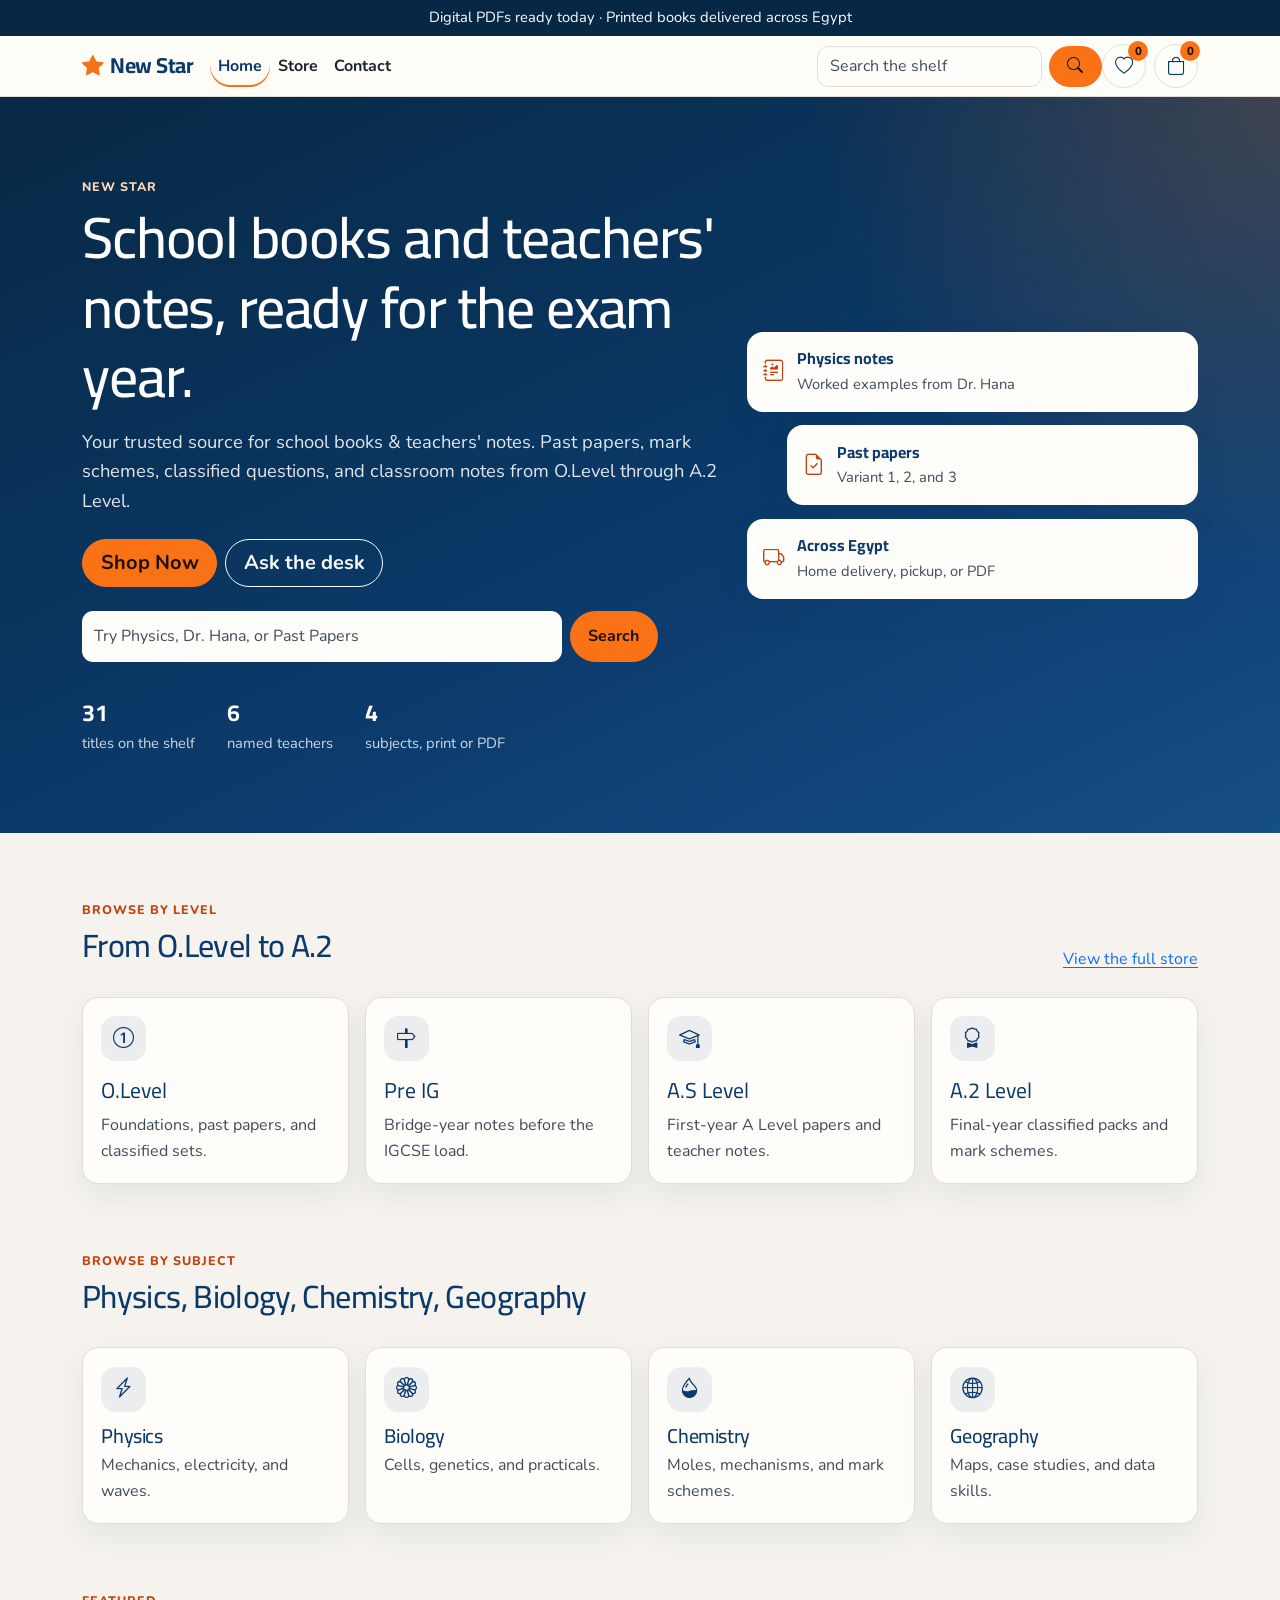
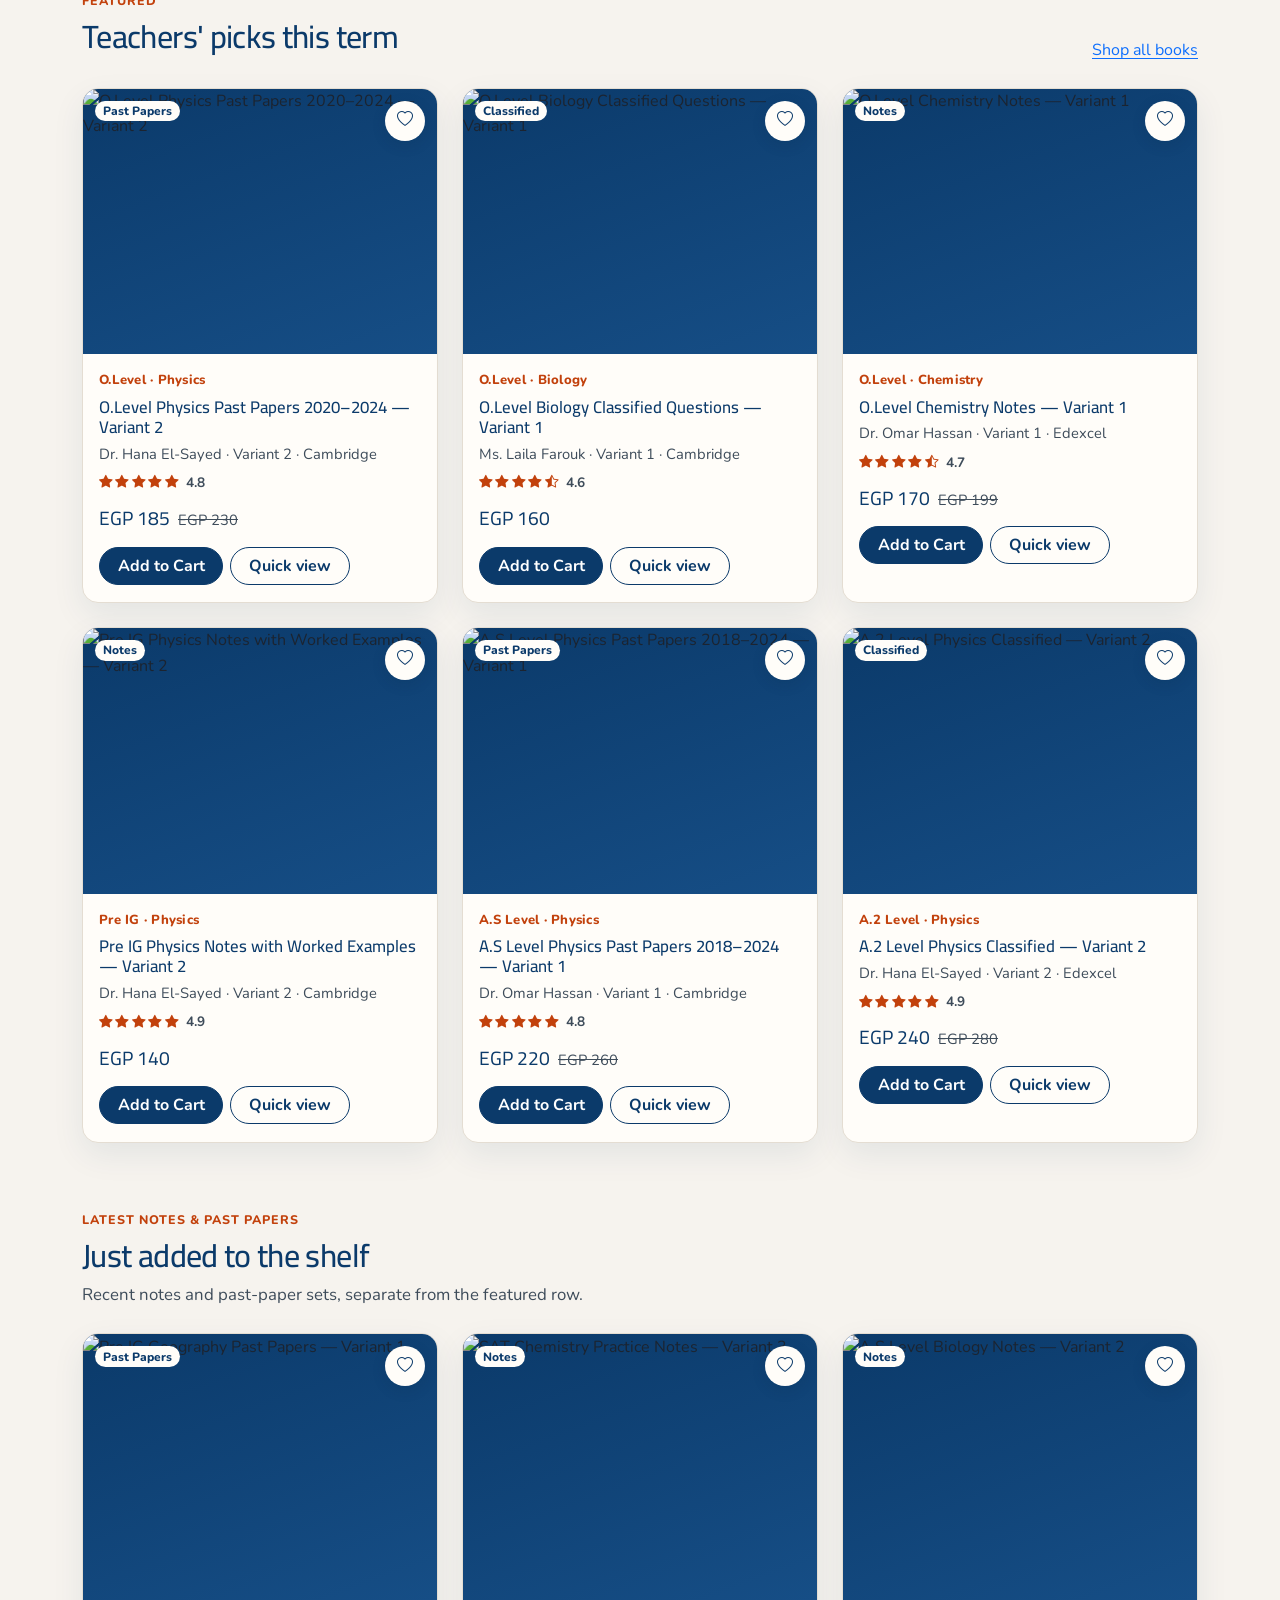
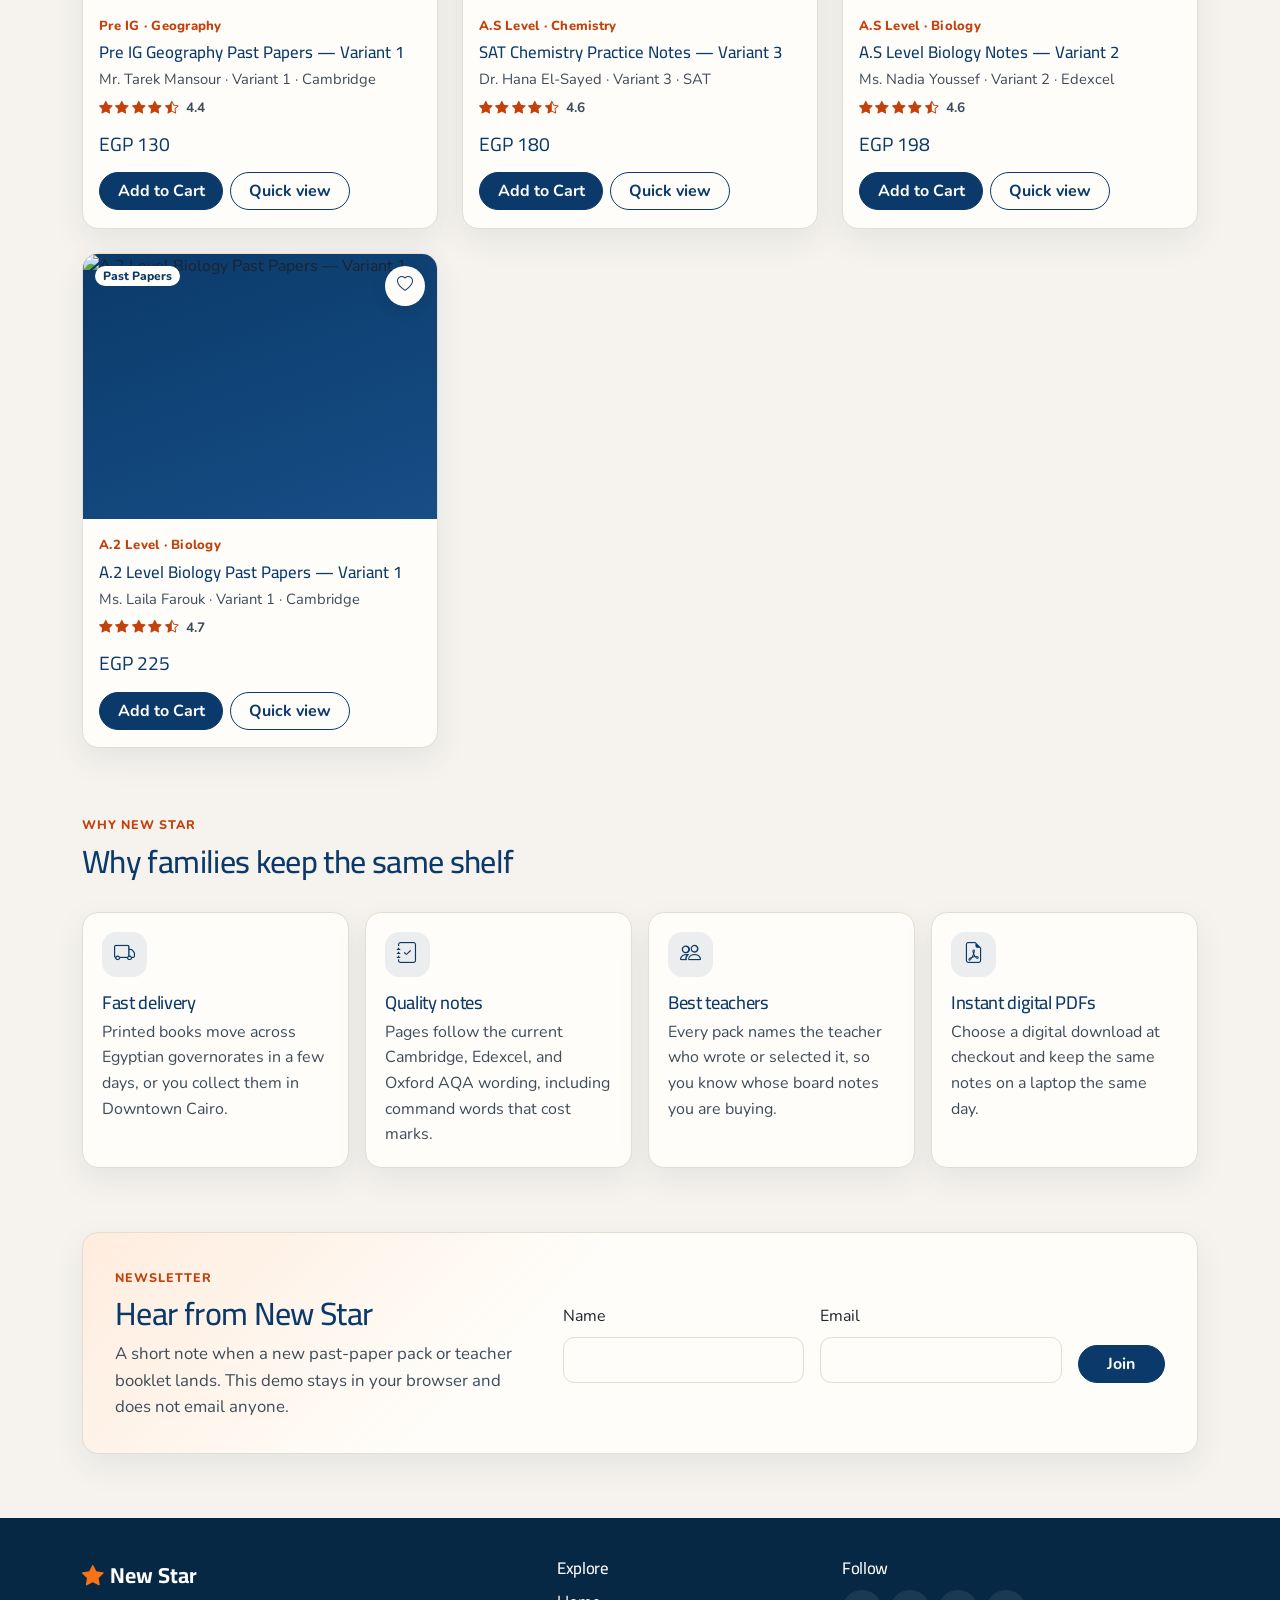
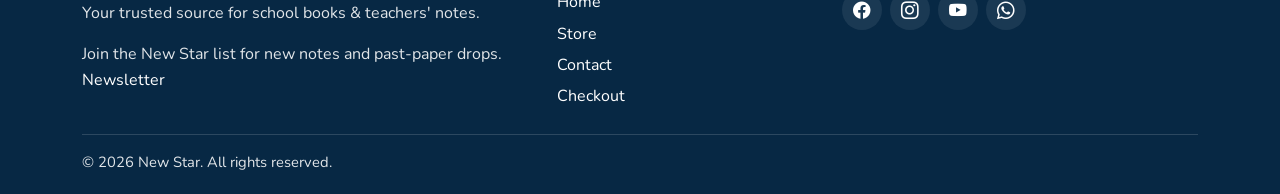
==== index.html @ af03dc07 "Add the New Star school-books storefront. Static multi-page site for browsing teachers' notes, savin" ====
<!DOCTYPE html>
<html lang="en" dir="ltr">
<head>
  <meta charset="utf-8">
  <meta name="viewport" content="width=device-width, initial-scale=1">
  <meta name="description" content="New Star is your trusted source for school books and teachers' notes — past papers, mark schemes, and classified questions in Egypt.">
  <meta name="theme-color" content="#0B3A6A">
  <title>New Star | Home</title>
  <link rel="icon" href="favicon.svg" type="image/svg+xml">
  <link rel="preconnect" href="https://fonts.googleapis.com">
  <link rel="preconnect" href="https://fonts.gstatic.com" crossorigin>
  <link href="https://fonts.googleapis.com/css2?family=Cairo:wght@600;700&family=Nunito:wght@400;600;700&display=swap" rel="stylesheet">
  <link href="https://cdn.jsdelivr.net/npm/bootstrap@5.3.3/dist/css/bootstrap.min.css" rel="stylesheet">
  <link href="https://cdn.jsdelivr.net/npm/bootstrap-icons@1.11.3/font/bootstrap-icons.min.css" rel="stylesheet">
  <link href="css/style.css" rel="stylesheet">
</head>
<body>
  <div class="page-shell">
    <a class="skip-link" href="#main">Skip to content</a>
    <header class="site-header">
      <div class="announce-bar">
        <div class="container">
          <p>Digital PDFs ready today · Printed books delivered across Egypt</p>
        </div>
      </div>
      <nav class="navbar navbar-expand-lg sticky-top" aria-label="Primary">
        <div class="container">
          <a class="navbar-brand" href="index.html">
            <i class="bi bi-star-fill brand-star" aria-hidden="true"></i>
            <span>New Star</span>
          </a>
          <div class="nav-actions d-flex align-items-center gap-2 ms-auto ms-lg-0 order-lg-last">
            <button type="button" class="icon-btn" data-bs-toggle="offcanvas" data-bs-target="#wishlistOffcanvas" aria-controls="wishlistOffcanvas" aria-label="Open wishlist">
              <i class="bi bi-heart" aria-hidden="true"></i>
              <span class="count-badge" id="wishlist-count">0</span>
            </button>
            <a class="icon-btn" href="checkout.html" aria-label="Open cart">
              <i class="bi bi-bag" aria-hidden="true"></i>
              <span class="count-badge" id="cart-count">0</span>
            </a>
            <button class="navbar-toggler" type="button" data-bs-toggle="collapse" data-bs-target="#mainNav" aria-controls="mainNav" aria-expanded="false" aria-label="Toggle navigation">
              <span class="navbar-toggler-icon"></span>
            </button>
          </div>
          <div class="collapse navbar-collapse" id="mainNav">
            <ul class="navbar-nav me-auto mb-2 mb-lg-0">
              <li class="nav-item"><a class="nav-link active" aria-current="page" href="index.html">Home</a></li>
              <li class="nav-item"><a class="nav-link" href="store.html">Store</a></li>
              <li class="nav-item"><a class="nav-link" href="contact.html">Contact</a></li>
            </ul>
            <form class="nav-search d-flex" action="search.html" method="get" role="search">
              <label class="visually-hidden" for="nav-q">Search the catalog</label>
              <input class="form-control" id="nav-q" type="search" name="q" placeholder="Search the shelf" autocomplete="off">
              <button class="btn btn-accent" type="submit" aria-label="Search"><i class="bi bi-search" aria-hidden="true"></i></button>
            </form>
          </div>
        </div>
      </nav>
    </header>

    <main id="main">
      <section class="hero">
        <div class="container">
          <div class="row g-4 align-items-center">
            <div class="col-lg-7">
              <p class="kicker">New Star</p>
              <h1 class="display-title">School books and teachers' notes, ready for the exam year.</h1>
              <p class="lede">Your trusted source for school books &amp; teachers' notes. Past papers, mark schemes, classified questions, and classroom notes from O.Level through A.2 Level.</p>
              <div class="d-flex flex-wrap gap-2 mt-4">
                <a class="btn btn-accent btn-lg" href="store.html">Shop Now</a>
                <a class="btn btn-outline-light btn-lg" href="contact.html">Ask the desk</a>
              </div>
              <form class="hero-search" action="search.html" method="get" role="search">
                <label class="visually-hidden" for="hero-q">Search books and notes</label>
                <input class="form-control" id="hero-q" type="search" name="q" placeholder="Try Physics, Dr. Hana, or Past Papers" autocomplete="off">
                <button class="btn btn-accent" type="submit">Search</button>
              </form>
              <div class="stat-row">
                <div><strong id="stat-titles">31</strong><span>titles on the shelf</span></div>
                <div><strong id="stat-teachers">6</strong><span>named teachers</span></div>
                <div><strong>4</strong><span>subjects, print or PDF</span></div>
              </div>
            </div>
            <div class="col-lg-5">
              <div class="hero-panel" aria-hidden="true">
                <div class="hero-sheet">
                  <i class="bi bi-journal-richtext"></i>
                  <div><strong>Physics notes</strong><span>Worked examples from Dr. Hana</span></div>
                </div>
                <div class="hero-sheet hero-sheet-shift">
                  <i class="bi bi-file-earmark-check"></i>
                  <div><strong>Past papers</strong><span>Variant 1, 2, and 3</span></div>
                </div>
                <div class="hero-sheet">
                  <i class="bi bi-truck"></i>
                  <div><strong>Across Egypt</strong><span>Home delivery, pickup, or PDF</span></div>
                </div>
              </div>
            </div>
          </div>
        </div>
      </section>

      <section class="section" aria-labelledby="levels-heading">
        <div class="container">
          <div class="section-head">
            <div>
              <p class="kicker">Browse by level</p>
              <h2 id="levels-heading">From O.Level to A.2</h2>
            </div>
            <a href="store.html">View the full store</a>
          </div>
          <div class="row g-3">
            <div class="col-6 col-lg-3">
              <a class="browse-card" href="store.html?level=O.Level">
                <span class="icon-blob"><i class="bi bi-1-circle" aria-hidden="true"></i></span>
                <span class="level-mark">O.Level</span>
                <p>Foundations, past papers, and classified sets.</p>
              </a>
            </div>
            <div class="col-6 col-lg-3">
              <a class="browse-card" href="store.html?level=Pre%20IG">
                <span class="icon-blob"><i class="bi bi-signpost" aria-hidden="true"></i></span>
                <span class="level-mark">Pre IG</span>
                <p>Bridge-year notes before the IGCSE load.</p>
              </a>
            </div>
            <div class="col-6 col-lg-3">
              <a class="browse-card" href="store.html?level=A.S%20Level">
                <span class="icon-blob"><i class="bi bi-mortarboard" aria-hidden="true"></i></span>
                <span class="level-mark">A.S Level</span>
                <p>First-year A Level papers and teacher notes.</p>
              </a>
            </div>
            <div class="col-6 col-lg-3">
              <a class="browse-card" href="store.html?level=A.2%20Level">
                <span class="icon-blob"><i class="bi bi-award" aria-hidden="true"></i></span>
                <span class="level-mark">A.2 Level</span>
                <p>Final-year classified packs and mark schemes.</p>
              </a>
            </div>
          </div>
        </div>
      </section>

      <section class="section pt-0" aria-labelledby="subjects-heading">
        <div class="container">
          <div class="section-head">
            <div>
              <p class="kicker">Browse by subject</p>
              <h2 id="subjects-heading">Physics, Biology, Chemistry, Geography</h2>
            </div>
          </div>
          <div class="row g-3">
            <div class="col-6 col-lg-3">
              <a class="subject-card" href="store.html?subject=Physics">
                <span class="icon-blob"><i class="bi bi-lightning-charge" aria-hidden="true"></i></span>
                <h3 class="h5 mb-0">Physics</h3>
                <p>Mechanics, electricity, and waves.</p>
              </a>
            </div>
            <div class="col-6 col-lg-3">
              <a class="subject-card" href="store.html?subject=Biology">
                <span class="icon-blob"><i class="bi bi-flower1" aria-hidden="true"></i></span>
                <h3 class="h5 mb-0">Biology</h3>
                <p>Cells, genetics, and practicals.</p>
              </a>
            </div>
            <div class="col-6 col-lg-3">
              <a class="subject-card" href="store.html?subject=Chemistry">
                <span class="icon-blob"><i class="bi bi-droplet-half" aria-hidden="true"></i></span>
                <h3 class="h5 mb-0">Chemistry</h3>
                <p>Moles, mechanisms, and mark schemes.</p>
              </a>
            </div>
            <div class="col-6 col-lg-3">
              <a class="subject-card" href="store.html?subject=Geography">
                <span class="icon-blob"><i class="bi bi-globe2" aria-hidden="true"></i></span>
                <h3 class="h5 mb-0">Geography</h3>
                <p>Maps, case studies, and data skills.</p>
              </a>
            </div>
          </div>
        </div>
      </section>

      <section class="section pt-0" aria-labelledby="featured-heading">
        <div class="container">
          <div class="section-head">
            <div>
              <p class="kicker">Featured</p>
              <h2 id="featured-heading">Teachers' picks this term</h2>
            </div>
            <a href="store.html">Shop all books</a>
          </div>
          <div class="row g-4" id="featured-grid"></div>
        </div>
      </section>

      <section class="section pt-0" aria-labelledby="latest-heading">
        <div class="container">
          <div class="section-head">
            <div>
              <p class="kicker">Latest notes &amp; past papers</p>
              <h2 id="latest-heading">Just added to the shelf</h2>
              <p class="lede">Recent notes and past-paper sets, separate from the featured row.</p>
            </div>
          </div>
          <div class="row g-4" id="latest-grid"></div>
        </div>
      </section>

      <section class="section pt-0" aria-labelledby="why-heading">
        <div class="container">
          <div class="section-head">
            <div>
              <p class="kicker">Why New Star</p>
              <h2 id="why-heading">Why families keep the same shelf</h2>
            </div>
          </div>
          <div class="row g-3">
            <div class="col-12 col-md-6 col-lg-3">
              <article class="why-card">
                <span class="icon-blob"><i class="bi bi-truck" aria-hidden="true"></i></span>
                <h3>Fast delivery</h3>
                <p>Printed books move across Egyptian governorates in a few days, or you collect them in Downtown Cairo.</p>
              </article>
            </div>
            <div class="col-12 col-md-6 col-lg-3">
              <article class="why-card">
                <span class="icon-blob"><i class="bi bi-journal-check" aria-hidden="true"></i></span>
                <h3>Quality notes</h3>
                <p>Pages follow the current Cambridge, Edexcel, and Oxford AQA wording, including command words that cost marks.</p>
              </article>
            </div>
            <div class="col-12 col-md-6 col-lg-3">
              <article class="why-card">
                <span class="icon-blob"><i class="bi bi-people" aria-hidden="true"></i></span>
                <h3>Best teachers</h3>
                <p>Every pack names the teacher who wrote or selected it, so you know whose board notes you are buying.</p>
              </article>
            </div>
            <div class="col-12 col-md-6 col-lg-3">
              <article class="why-card">
                <span class="icon-blob"><i class="bi bi-file-earmark-pdf" aria-hidden="true"></i></span>
                <h3>Instant digital PDFs</h3>
                <p>Choose a digital download at checkout and keep the same notes on a laptop the same day.</p>
              </article>
            </div>
          </div>
        </div>
      </section>

      <section class="newsletter-band" id="newsletter" aria-labelledby="news-heading">
        <div class="container">
          <div class="newsletter-card">
            <div class="row g-4 align-items-center">
              <div class="col-lg-5">
                <p class="kicker">Newsletter</p>
                <h2 id="news-heading">Hear from New Star</h2>
                <p class="lede">A short note when a new past-paper pack or teacher booklet lands. This demo stays in your browser and does not email anyone.</p>
              </div>
              <div class="col-lg-7">
                <form id="newsletter-form" novalidate>
                  <div class="row g-3">
                    <div class="col-md-5">
                      <label class="form-label" for="newsletter-name">Name</label>
                      <input class="form-control" id="newsletter-name" name="name" type="text" autocomplete="name" required>
                      <div class="invalid-feedback" id="newsletter-name-error"></div>
                    </div>
                    <div class="col-md-5">
                      <label class="form-label" for="newsletter-email">Email</label>
                      <input class="form-control" id="newsletter-email" name="email" type="email" autocomplete="email" required>
                      <div class="invalid-feedback" id="newsletter-email-error"></div>
                    </div>
                    <div class="col-md-2 d-flex align-items-end">
                      <button class="btn btn-primary w-100" type="submit">Join</button>
                    </div>
                  </div>
                </form>
              </div>
            </div>
          </div>
        </div>
      </section>
    </main>

    <footer class="site-footer">
      <div class="container">
        <div class="row g-4">
          <div class="col-lg-5">
            <a class="footer-brand" href="index.html">
              <i class="bi bi-star-fill brand-star" aria-hidden="true"></i>
              <span>New Star</span>
            </a>
            <p class="mt-2">Your trusted source for school books &amp; teachers' notes.</p>
            <p class="mt-3">Join the New Star list for new notes and past-paper drops. <a href="index.html#newsletter">Newsletter</a></p>
          </div>
          <div class="col-6 col-lg-3">
            <h2>Explore</h2>
            <ul class="footer-links">
              <li><a href="index.html">Home</a></li>
              <li><a href="store.html">Store</a></li>
              <li><a href="contact.html">Contact</a></li>
              <li><a href="checkout.html">Checkout</a></li>
            </ul>
          </div>
          <div class="col-6 col-lg-4">
            <h2>Follow</h2>
            <div class="social-row">
              <a href="https://facebook.com" aria-label="New Star on Facebook" target="_blank" rel="noopener noreferrer"><i class="bi bi-facebook" aria-hidden="true"></i></a>
              <a href="https://instagram.com" aria-label="New Star on Instagram" target="_blank" rel="noopener noreferrer"><i class="bi bi-instagram" aria-hidden="true"></i></a>
              <a href="https://youtube.com" aria-label="New Star on YouTube" target="_blank" rel="noopener noreferrer"><i class="bi bi-youtube" aria-hidden="true"></i></a>
              <a href="https://wa.me/201005550192" aria-label="New Star on WhatsApp" target="_blank" rel="noopener noreferrer"><i class="bi bi-whatsapp" aria-hidden="true"></i></a>
            </div>
          </div>
        </div>
        <p class="copyright">© 2026 New Star. All rights reserved.</p>
      </div>
    </footer>
  </div>

  <div class="offcanvas offcanvas-end" tabindex="-1" id="wishlistOffcanvas" aria-labelledby="wishlistOffcanvasLabel">
    <div class="offcanvas-header">
      <h2 class="offcanvas-title h5" id="wishlistOffcanvasLabel">Wishlist</h2>
      <button type="button" class="btn-close" data-bs-dismiss="offcanvas" aria-label="Close wishlist"></button>
    </div>
    <div class="offcanvas-body">
      <p id="wishlist-empty">Your wishlist is empty. Tap the heart on any New Star book to save it.</p>
      <div id="wishlist-list" aria-live="polite"></div>
    </div>
  </div>

  <div class="modal fade" id="quickViewModal" tabindex="-1" aria-labelledby="quick-view-title" aria-hidden="true">
    <div class="modal-dialog modal-dialog-centered modal-lg">
      <div class="modal-content">
        <div class="modal-header">
          <h2 class="modal-title h5" id="quick-view-title">Book</h2>
          <button type="button" class="btn-close" data-bs-dismiss="modal" aria-label="Close quick view"></button>
        </div>
        <div class="modal-body">
          <div class="quick-view-layout">
            <img class="quick-view-img" id="quick-view-img" alt="">
            <div>
              <p class="product-meta" id="quick-view-kicker"></p>
              <p class="product-sub" id="quick-view-meta"></p>
              <div id="quick-view-rating" class="my-2"></div>
              <p id="quick-view-desc"></p>
              <div class="product-price mt-3">
                <span class="price" id="quick-view-price"></span>
                <span class="old-price" id="quick-view-old" hidden></span>
              </div>
              <div class="d-flex flex-wrap gap-2 mt-2">
                <button type="button" class="btn btn-primary js-add-cart" id="quick-view-cart">Add to Cart</button>
                <button type="button" class="btn btn-outline-primary js-wishlist" id="quick-view-wish" aria-pressed="false" aria-label="Add to wishlist">
                  <i class="bi bi-heart" aria-hidden="true"></i> Wishlist
                </button>
              </div>
            </div>
          </div>
        </div>
      </div>
    </div>
  </div>

  <div class="toast-container position-fixed bottom-0 end-0 p-3">
    <div id="site-toast" class="toast" role="status" aria-live="polite" aria-atomic="true">
      <div class="toast-header">
        <i class="bi bi-star-fill brand-star me-2" aria-hidden="true"></i>
        <strong class="me-auto">New Star</strong>
        <button type="button" class="btn-close" data-bs-dismiss="toast" aria-label="Close notification"></button>
      </div>
      <div class="toast-body" id="site-toast-body"></div>
    </div>
  </div>

  <noscript>
    <p class="container py-3">New Star needs JavaScript for the catalog, wishlist, and cart in this demo.</p>
  </noscript>

  <script src="https://code.jquery.com/jquery-3.7.1.min.js"></script>
  <script src="https://cdn.jsdelivr.net/npm/bootstrap@5.3.3/dist/js/bootstrap.bundle.min.js"></script>
  <script src="js/products.js"></script>
  <script src="js/main.js"></script>
</body>
</html>
---- css/style.css ----
/* New Star
   Logical properties and Bootstrap spacing utilities keep a later
   dir="rtl" switch straightforward. Colors, type, radius, and the
   spacing scale live on :root. */

:root {
  --ns-navy: #0b3a6a;
  --ns-navy-deep: #072844;
  --ns-navy-mid: #164e86;
  --ns-orange: #f97316;
  --ns-orange-deep: #c2410c;
  --ns-cream: #f6f3ee;
  --ns-paper: #fffdf9;
  --ns-ink: #1c2430;
  --ns-muted: #3e4c5a;
  --ns-line: #e4ddd2;
  --ns-heart: #c81e1e;
  --ns-success: #0f6b4c;
  --ns-radius: 1rem;
  --ns-radius-sm: 0.7rem;
  --ns-shadow: 0 12px 32px rgba(11, 58, 106, 0.08);
  --ns-shadow-hover: 0 18px 40px rgba(11, 58, 106, 0.14);
  --ns-space-1: 0.25rem;
  --ns-space-2: 0.5rem;
  --ns-space-3: 0.75rem;
  --ns-space-4: 1rem;
  --ns-space-5: 1.5rem;
  --ns-space-6: 2rem;
  --ns-space-7: 3rem;
  --ns-space-8: 4.5rem;
  --ns-header-offset: 4.5rem;

  --bs-primary: #0b3a6a;
  --bs-primary-rgb: 11, 58, 106;
  --bs-body-font-family: "Nunito", system-ui, sans-serif;
  --bs-body-color: #1c2430;
  --bs-body-color-rgb: 28, 36, 48;
  --bs-body-bg: #f6f3ee;
  --bs-secondary-color: #3e4c5a;
  --bs-tertiary-color: #3e4c5a;
  --bs-emphasis-color: #0b3a6a;
  --bs-heading-color: #0b3a6a;
  --bs-link-color: #0b3a6a;
  --bs-link-hover-color: #072844;
  --bs-border-color: #e4ddd2;
  --bs-border-radius: 0.8rem;
  --bs-border-radius-sm: 0.6rem;
  --bs-border-radius-lg: 1.1rem;
  --bs-border-radius-xl: 1.25rem;
  --bs-border-radius-pill: 999px;
  --bs-focus-ring-color: rgba(249, 115, 22, 0.45);
}

html {
  scroll-behavior: smooth;
  scroll-padding-top: 5.5rem;
}

body {
  min-height: 100vh;
  background: var(--ns-cream);
  color: var(--ns-ink);
  font-family: var(--bs-body-font-family);
  line-height: 1.6;
}

h1,
h2,
h3,
h4,
h5,
h6,
.navbar-brand,
.display-title {
  font-family: "Cairo", "Nunito", sans-serif;
  color: var(--ns-navy);
  letter-spacing: -0.02em;
  line-height: 1.2;
}

p {
  margin-block-end: 0;
}

a {
  text-underline-offset: 0.18em;
}

:focus-visible {
  outline: 3px solid var(--ns-orange);
  outline-offset: 2px;
}

.skip-link {
  position: absolute;
  inset-inline-start: var(--ns-space-3);
  inset-block-start: -4rem;
  z-index: 2000;
  padding: var(--ns-space-2) var(--ns-space-4);
  background: var(--ns-orange);
  color: #1a1208;
  font-weight: 700;
  border-radius: var(--ns-radius-sm);
}

.skip-link:focus {
  inset-block-start: var(--ns-space-3);
}

.btn {
  --bs-btn-border-radius: 999px;
  font-weight: 700;
  padding-inline: 1.1rem;
}

.btn-primary {
  --bs-btn-color: #fff;
  --bs-btn-bg: var(--ns-navy);
  --bs-btn-border-color: var(--ns-navy);
  --bs-btn-hover-color: #fff;
  --bs-btn-hover-bg: var(--ns-navy-deep);
  --bs-btn-hover-border-color: var(--ns-navy-deep);
  --bs-btn-active-color: #fff;
  --bs-btn-active-bg: var(--ns-navy-deep);
  --bs-btn-active-border-color: var(--ns-navy-deep);
  --bs-btn-disabled-color: #fff;
  --bs-btn-disabled-bg: var(--ns-navy);
  --bs-btn-disabled-border-color: var(--ns-navy);
  --bs-btn-focus-shadow-rgb: 11, 58, 106;
}

.btn-outline-primary {
  --bs-btn-color: var(--ns-navy);
  --bs-btn-border-color: var(--ns-navy);
  --bs-btn-hover-color: #fff;
  --bs-btn-hover-bg: var(--ns-navy);
  --bs-btn-hover-border-color: var(--ns-navy);
  --bs-btn-active-color: #fff;
  --bs-btn-active-bg: var(--ns-navy-deep);
  --bs-btn-active-border-color: var(--ns-navy-deep);
  --bs-btn-focus-shadow-rgb: 11, 58, 106;
}

.btn-accent {
  --bs-btn-color: #1a1208;
  --bs-btn-bg: var(--ns-orange);
  --bs-btn-border-color: var(--ns-orange);
  --bs-btn-hover-color: #1a1208;
  --bs-btn-hover-bg: #ea580c;
  --bs-btn-hover-border-color: #ea580c;
  --bs-btn-active-color: #1a1208;
  --bs-btn-active-bg: #c2410c;
  --bs-btn-active-border-color: #c2410c;
  --bs-btn-focus-shadow-rgb: 249, 115, 22;
  color: var(--bs-btn-color);
  background-color: var(--bs-btn-bg);
  border-color: var(--bs-btn-border-color);
}

.btn-accent:hover,
.btn-accent:focus {
  color: var(--bs-btn-hover-color);
  background-color: var(--bs-btn-hover-bg);
  border-color: var(--bs-btn-hover-border-color);
}

.btn-accent:active {
  color: var(--bs-btn-active-color);
  background-color: var(--bs-btn-active-bg);
  border-color: var(--bs-btn-active-border-color);
}

.form-control,
.form-select {
  border-color: var(--ns-line);
  background-color: var(--ns-paper);
  border-radius: var(--ns-radius-sm);
  min-height: 2.85rem;
}

.form-control:focus,
.form-select:focus {
  border-color: var(--ns-navy-mid);
  box-shadow: 0 0 0 0.2rem rgba(11, 58, 106, 0.15);
}

.form-check-input:checked {
  background-color: var(--ns-navy);
  border-color: var(--ns-navy);
}

.form-check-input:focus {
  border-color: var(--ns-orange);
  box-shadow: 0 0 0 0.2rem rgba(249, 115, 22, 0.25);
}

.brand-star {
  color: var(--ns-orange);
}

.announce-bar {
  background: var(--ns-navy-deep);
  color: #fff;
  font-size: 0.92rem;
  text-align: center;
  padding-block: 0.4rem;
}

.announce-bar p {
  margin: 0;
}

.site-header .navbar {
  background: rgba(255, 253, 249, 0.94);
  border-block-end: 1px solid var(--ns-line);
  backdrop-filter: blur(10px);
}

.navbar-brand {
  display: inline-flex;
  align-items: center;
  gap: 0.4rem;
  font-weight: 700;
  font-size: 1.35rem;
  color: var(--ns-navy);
}

.navbar-brand:hover,
.navbar-brand:focus {
  color: var(--ns-navy-deep);
}

.navbar .nav-link {
  color: var(--ns-ink);
  font-weight: 700;
  padding-inline: 0.85rem;
  border-radius: 999px;
}

.navbar .nav-link:hover,
.navbar .nav-link:focus {
  color: var(--ns-navy);
  background: rgba(11, 58, 106, 0.06);
}

.navbar .nav-link.active {
  color: var(--ns-navy);
  box-shadow: inset 0 -2px 0 var(--ns-orange);
  background: transparent;
}

.nav-search {
  gap: 0.4rem;
  min-width: min(100%, 16rem);
}

.nav-search .btn,
.hero-search .btn {
  flex-shrink: 0;
}

.nav-search .form-control {
  min-height: 2.6rem;
}

.nav-actions {
  gap: 0.35rem;
}

.icon-btn {
  position: relative;
  display: inline-flex;
  align-items: center;
  justify-content: center;
  width: 2.75rem;
  height: 2.75rem;
  border: 1px solid var(--ns-line);
  border-radius: 999px;
  background: var(--ns-paper);
  color: var(--ns-navy);
  text-decoration: none;
}

.icon-btn:hover,
.icon-btn:focus {
  color: var(--ns-navy-deep);
  border-color: var(--ns-navy);
  background: #fff;
}

.icon-btn .bi {
  font-size: 1.15rem;
}

.count-badge {
  position: absolute;
  inset-inline-end: -0.2rem;
  inset-block-start: -0.25rem;
  min-width: 1.25rem;
  height: 1.25rem;
  padding-inline: 0.3rem;
  border-radius: 999px;
  background: var(--ns-orange);
  color: #1a1208;
  font-size: 0.72rem;
  font-weight: 800;
  line-height: 1.25rem;
  text-align: center;
}

.section {
  padding-block: clamp(2.5rem, 5vw, 4.5rem);
}

.kicker {
  display: inline-block;
  margin-block-end: 0.4rem;
  color: var(--ns-orange-deep);
  font-size: 0.78rem;
  font-weight: 800;
  letter-spacing: 0.08em;
  text-transform: uppercase;
}

.lede {
  color: var(--ns-muted);
  font-size: 1.05rem;
  max-width: 42rem;
}

.hero {
  position: relative;
  overflow: hidden;
  background:
    radial-gradient(circle at 100% 0%, rgba(249, 115, 22, 0.22), transparent 32%),
    linear-gradient(155deg, var(--ns-navy-deep), var(--ns-navy) 58%, var(--ns-navy-mid));
  color: #fff;
  padding-block: clamp(2.5rem, 6vw, 5rem);
}

.hero h1,
.hero .lede,
.hero .kicker {
  color: #fff;
}

.hero .kicker {
  color: #ffd7b8;
}

.hero .lede {
  color: rgba(255, 255, 255, 0.88);
  font-size: 1.15rem;
}

.display-title {
  font-size: clamp(2.1rem, 4.5vw, 3.6rem);
  color: #fff;
  margin-block-end: var(--ns-space-4);
}

.hero-search {
  display: flex;
  gap: 0.5rem;
  max-width: 36rem;
  margin-block-start: var(--ns-space-5);
}

.hero-search .form-control {
  min-height: 3.15rem;
  border: 0;
}

.hero-panel {
  display: grid;
  gap: 0.85rem;
}

.hero-sheet {
  display: flex;
  align-items: center;
  gap: 0.75rem;
  padding: 0.9rem 1rem;
  background: var(--ns-paper);
  color: var(--ns-navy);
  border-radius: var(--ns-radius);
  box-shadow: var(--ns-shadow);
}

.hero-sheet .bi {
  font-size: 1.35rem;
  color: var(--ns-orange-deep);
}

.hero-sheet strong {
  display: block;
  font-family: "Cairo", sans-serif;
}

.hero-sheet span {
  color: var(--ns-muted);
  font-size: 0.92rem;
}

.hero-sheet-shift {
  margin-inline-start: 1.5rem;
}

.stat-row {
  display: flex;
  flex-wrap: wrap;
  gap: 1.25rem 2rem;
  margin-block-start: var(--ns-space-6);
}

.stat-row strong {
  display: block;
  font-family: "Cairo", sans-serif;
  font-size: 1.45rem;
}

.stat-row span {
  color: rgba(255, 255, 255, 0.8);
  font-size: 0.92rem;
}

.browse-card,
.subject-card,
.info-card,
.why-card,
.filter-panel,
.summary-card,
.newsletter-card,
.product-card,
.faq-wrap,
.contact-form-card {
  background: var(--ns-paper);
  border: 1px solid var(--ns-line);
  border-radius: var(--ns-radius);
  box-shadow: var(--ns-shadow);
}

.browse-card,
.subject-card {
  display: flex;
  flex-direction: column;
  height: 100%;
  padding: 1.15rem;
  color: inherit;
  text-decoration: none;
  transition: transform 0.18s ease, box-shadow 0.18s ease;
}

.browse-card:hover,
.browse-card:focus,
.subject-card:hover,
.subject-card:focus,
.product-card:hover {
  transform: translateY(-4px);
  box-shadow: var(--ns-shadow-hover);
  color: inherit;
}

.browse-card .level-mark {
  font-family: "Cairo", sans-serif;
  font-size: 1.35rem;
  color: var(--ns-navy);
}

.browse-card p,
.subject-card p,
.why-card p,
.info-card p {
  color: var(--ns-muted);
  margin-block-start: 0.35rem;
}

.icon-blob {
  display: inline-flex;
  align-items: center;
  justify-content: center;
  width: 2.8rem;
  height: 2.8rem;
  margin-block-end: 0.75rem;
  border-radius: 0.9rem;
  background: rgba(11, 58, 106, 0.08);
  color: var(--ns-navy);
  font-size: 1.3rem;
}

.subject-card:hover .icon-blob,
.browse-card:hover .icon-blob,
.why-card:hover .icon-blob {
  background: rgba(249, 115, 22, 0.16);
  color: var(--ns-orange-deep);
}

.section-head {
  display: flex;
  flex-wrap: wrap;
  justify-content: space-between;
  align-items: flex-end;
  gap: 0.75rem;
  margin-block-end: var(--ns-space-5);
}

.product-card {
  overflow: hidden;
  height: 100%;
}

.product-card__media {
  position: relative;
  aspect-ratio: 4 / 3;
  background: linear-gradient(160deg, var(--ns-navy), var(--ns-navy-mid));
}

.product-card__media img {
  width: 100%;
  height: 100%;
  object-fit: cover;
}

.quick-view-img {
  width: 100%;
  height: auto;
  aspect-ratio: 4 / 3;
  object-fit: cover;
  border-radius: var(--ns-radius-sm);
  background: var(--ns-navy);
}

.product-card__badge {
  position: absolute;
  inset-inline-start: 0.75rem;
  inset-block-start: 0.75rem;
  background: var(--ns-paper);
  color: var(--ns-navy);
  font-weight: 800;
  border-radius: 999px;
}

.wishlist-btn {
  position: absolute;
  inset-inline-end: 0.75rem;
  inset-block-start: 0.75rem;
  display: inline-flex;
  align-items: center;
  justify-content: center;
  width: 2.5rem;
  height: 2.5rem;
  border: 0;
  border-radius: 999px;
  background: var(--ns-paper);
  color: var(--ns-navy);
  box-shadow: 0 4px 14px rgba(7, 40, 68, 0.15);
}

.wishlist-btn[aria-pressed="true"] {
  color: var(--ns-heart);
}

.product-card .card-body {
  display: flex;
  flex-direction: column;
  gap: 0.35rem;
  padding: 1rem 1rem 1.1rem;
}

.product-meta {
  color: var(--ns-orange-deep);
  font-size: 0.82rem;
  font-weight: 800;
  letter-spacing: 0.02em;
}

.product-title {
  margin: 0;
  font-size: 1.05rem;
}

.product-title-btn {
  padding: 0;
  border: 0;
  background: transparent;
  color: var(--ns-navy);
  font: inherit;
  text-align: start;
}

.product-title-btn:hover,
.product-title-btn:focus {
  color: var(--ns-navy-mid);
}

.product-sub {
  color: var(--ns-muted);
  font-size: 0.92rem;
}

.product-price {
  display: flex;
  align-items: baseline;
  gap: 0.5rem;
  margin-block: 0.25rem 0.45rem;
}

.price {
  font-family: "Cairo", sans-serif;
  font-size: 1.2rem;
  color: var(--ns-navy);
}

.old-price {
  color: var(--ns-muted);
  text-decoration: line-through;
  font-size: 0.92rem;
}

.product-actions {
  display: flex;
  flex-wrap: wrap;
  gap: 0.45rem;
  margin-block-start: auto;
}

.rating {
  display: inline-flex;
  align-items: center;
  gap: 0.15rem;
  color: var(--ns-orange-deep);
  font-size: 0.85rem;
}

.rating-value {
  margin-inline-start: 0.3rem;
  color: var(--ns-muted);
  font-weight: 700;
}

.why-card,
.info-card {
  height: 100%;
  padding: 1.2rem;
}

.why-card h3,
.info-card h3 {
  font-size: 1.15rem;
  margin-block: 0.2rem 0.35rem;
}

.newsletter-band {
  padding-block-end: clamp(2.5rem, 5vw, 4.5rem);
}

.newsletter-card {
  padding: clamp(1.25rem, 3vw, 2rem);
  background:
    linear-gradient(135deg, rgba(249, 115, 22, 0.12), transparent 40%),
    var(--ns-paper);
}

.filter-panel {
  padding: 1rem;
}

.filter-group + .filter-group {
  margin-block-start: 1rem;
  padding-block-start: 1rem;
  border-block-start: 1px solid var(--ns-line);
}

.filter-group h3 {
  font-size: 1rem;
  margin-block-end: 0.55rem;
}

.price-readout {
  display: flex;
  justify-content: space-between;
  gap: 0.5rem;
  color: var(--ns-muted);
  font-size: 0.9rem;
  font-weight: 700;
}

input[type="range"] {
  accent-color: var(--ns-orange-deep);
  width: 100%;
}

.toolbar {
  display: flex;
  flex-wrap: wrap;
  align-items: center;
  justify-content: space-between;
  gap: 0.75rem;
  margin-block-end: 0.85rem;
}

.toolbar .form-control,
.toolbar .form-select {
  width: auto;
  min-width: 12rem;
}

.badge-row {
  display: flex;
  flex-wrap: wrap;
  gap: 0.4rem;
  margin-block-end: 1rem;
  min-height: 0.5rem;
}

.filter-badge {
  display: inline-flex;
  align-items: center;
  gap: 0.35rem;
  padding: 0.25rem 0.35rem 0.25rem 0.7rem;
  background: rgba(11, 58, 106, 0.08);
  color: var(--ns-navy);
  border-radius: 999px;
  font-weight: 700;
  font-size: 0.85rem;
}

.filter-badge button {
  display: inline-flex;
  align-items: center;
  justify-content: center;
  width: 1.4rem;
  height: 1.4rem;
  border: 0;
  border-radius: 999px;
  background: transparent;
  color: var(--ns-navy);
}

.filter-badge button:hover,
.filter-badge button:focus {
  background: var(--ns-navy);
  color: #fff;
}

.empty-state {
  padding: 2.5rem 1.25rem;
  text-align: center;
  background: var(--ns-paper);
  border: 1px dashed var(--ns-line);
  border-radius: var(--ns-radius);
}

.empty-state .bi {
  font-size: 2rem;
  color: var(--ns-orange-deep);
}

.empty-state h2,
.empty-state h3 {
  margin-block: 0.4rem;
}

.search-shell {
  position: relative;
  max-width: 44rem;
}

.suggestions {
  position: absolute;
  z-index: 20;
  inset-inline: 0;
  inset-block-start: calc(100% + 0.35rem);
  margin: 0;
  padding: 0.35rem;
  list-style: none;
  background: var(--ns-paper);
  border: 1px solid var(--ns-line);
  border-radius: var(--ns-radius);
  box-shadow: var(--ns-shadow-hover);
  max-height: 22rem;
  overflow: auto;
}

.suggestion {
  display: flex;
  flex-direction: column;
  align-items: flex-start;
  width: 100%;
  padding: 0.55rem 0.7rem;
  border: 0;
  border-radius: 0.7rem;
  background: transparent;
  text-align: start;
  color: var(--ns-ink);
}

.suggestion:hover,
.suggestion:focus,
.suggestion.is-active {
  background: rgba(11, 58, 106, 0.08);
}

.suggestion-meta {
  color: var(--ns-muted);
  font-size: 0.85rem;
}

mark {
  padding-inline: 0.12em;
  background: #ffe0c2;
  color: inherit;
  border-radius: 0.2em;
}

.page-intro {
  padding-block: 1.75rem 0.5rem;
}

.map-frame {
  width: 100%;
  min-height: 280px;
  height: 100%;
  border: 0;
  border-radius: var(--ns-radius);
  background: #d9e2ec;
}

.accordion-item {
  background: transparent;
  border-color: var(--ns-line);
}

.accordion-button {
  font-family: "Cairo", sans-serif;
  font-weight: 700;
  color: var(--ns-navy);
  background: var(--ns-paper);
}

.accordion-button:not(.collapsed) {
  color: var(--ns-navy);
  background: rgba(249, 115, 22, 0.12);
  box-shadow: none;
}

.accordion-button:focus {
  box-shadow: 0 0 0 0.2rem rgba(249, 115, 22, 0.25);
}

.faq-wrap,
.contact-form-card,
.summary-card {
  padding: 1rem 1.1rem 1.2rem;
}

.choice-card {
  position: relative;
}

.choice-card input {
  position: absolute;
  inset-inline-start: 1rem;
  inset-block-start: 1.15rem;
}

.choice-card label {
  display: block;
  margin: 0;
  padding-block: 0.9rem;
  padding-inline: 2.7rem 1rem;
  border: 1px solid var(--ns-line);
  border-radius: var(--ns-radius-sm);
  background: #fff;
  cursor: pointer;
}

.choice-card input:checked + label {
  border-color: var(--ns-orange-deep);
  box-shadow: 0 0 0 3px rgba(249, 115, 22, 0.22);
}

.choice-card input:focus-visible + label {
  outline: 3px solid var(--ns-orange);
  outline-offset: 2px;
}

.choice-title {
  display: block;
  font-weight: 800;
  color: var(--ns-navy);
}

.choice-meta {
  display: block;
  color: var(--ns-muted);
  font-size: 0.92rem;
}

.pay-panel {
  padding: 0.9rem;
  border: 1px dashed var(--ns-line);
  border-radius: var(--ns-radius-sm);
  background: rgba(11, 58, 106, 0.03);
}

.bank-details {
  margin: 0;
}

.bank-details div {
  display: flex;
  justify-content: space-between;
  gap: 1rem;
  padding-block: 0.3rem;
  border-block-end: 1px solid var(--ns-line);
}

.bank-details dt {
  color: var(--ns-muted);
  font-weight: 700;
}

.bank-details dd {
  margin: 0;
  text-align: end;
  font-weight: 800;
  color: var(--ns-navy);
  overflow-wrap: anywhere;
}

.demo-note {
  padding: 0.75rem 0.9rem;
  border-radius: var(--ns-radius-sm);
  background: rgba(249, 115, 22, 0.12);
  color: #6b2d06;
  font-weight: 700;
}

.qty-control {
  display: inline-flex;
  align-items: center;
  border: 1px solid var(--ns-line);
  border-radius: 999px;
  background: #fff;
}

.qty-control button {
  width: 2rem;
  height: 2rem;
  border: 0;
  background: transparent;
  color: var(--ns-navy);
  font-weight: 800;
}

.qty-control input {
  width: 2.6rem;
  border: 0;
  background: transparent;
  text-align: center;
  font-weight: 800;
}

.qty-control input:focus {
  outline: none;
}

.cart-thumb {
  width: 64px;
  height: 48px;
  object-fit: cover;
  border-radius: 0.45rem;
  background: var(--ns-navy);
  flex-shrink: 0;
}

@media (max-width: 767.98px) {
  .cart-table thead {
    display: none;
  }

  .cart-table,
  .cart-table tbody,
  .cart-table tr,
  .cart-table td {
    display: block;
    width: 100%;
  }

  .cart-table tr {
    display: flex;
    flex-wrap: wrap;
    align-items: center;
    gap: 0.45rem 0.75rem;
    padding-block: 0.85rem;
    border-block-end: 1px solid var(--ns-line);
  }

  .cart-table td {
    width: auto;
    border: 0;
    padding: 0;
  }

  .cart-table td:first-child {
    flex: 1 0 100%;
  }

  .cart-table td:nth-child(5) {
    margin-inline-start: auto;
  }
}

.totals-list {
  margin: 0;
}

.totals-list div {
  display: flex;
  justify-content: space-between;
  gap: 1rem;
  padding-block: 0.35rem;
}

.totals-list dt,
.totals-list dd {
  margin: 0;
}

.totals-list .grand {
  margin-block-start: 0.35rem;
  padding-block-start: 0.7rem;
  border-block-start: 1px solid var(--ns-line);
  font-family: "Cairo", sans-serif;
  font-size: 1.25rem;
  color: var(--ns-navy);
}

.wish-row {
  display: grid;
  grid-template-columns: 72px 1fr;
  gap: 0.75rem;
  padding-block: 0.75rem;
  border-block-end: 1px solid var(--ns-line);
}

.wish-row img {
  width: 72px;
  height: 54px;
  object-fit: cover;
  border-radius: 0.45rem;
  background: var(--ns-navy);
}

.wish-actions {
  display: flex;
  flex-wrap: wrap;
  gap: 0.4rem;
  margin-block-start: 0.4rem;
}

.quick-view-layout {
  display: grid;
  gap: 1rem;
}

.order-success-icon {
  font-size: 3rem;
  color: var(--ns-success);
}

.site-footer {
  background: var(--ns-navy-deep);
  color: rgba(255, 255, 255, 0.88);
  padding-block: 2.5rem 1.25rem;
  margin-block-start: auto;
}

.site-footer h2 {
  color: #fff;
  font-size: 1.05rem;
  margin-block-end: 0.75rem;
}

.site-footer a {
  color: #fff;
  text-decoration: none;
}

.site-footer a:hover,
.site-footer a:focus {
  text-decoration: underline;
}

.footer-brand {
  display: inline-flex;
  align-items: center;
  gap: 0.4rem;
  font-family: "Cairo", sans-serif;
  font-size: 1.35rem;
  font-weight: 700;
}

.footer-links {
  display: flex;
  flex-direction: column;
  gap: 0.35rem;
  padding: 0;
  margin: 0;
  list-style: none;
}

.social-row {
  display: flex;
  gap: 0.5rem;
}

.social-row a {
  display: inline-flex;
  align-items: center;
  justify-content: center;
  width: 2.5rem;
  height: 2.5rem;
  border-radius: 999px;
  background: rgba(255, 255, 255, 0.08);
  font-size: 1.1rem;
}

.social-row a:hover,
.social-row a:focus {
  background: var(--ns-orange);
  color: #1a1208;
  text-decoration: none;
}

.copyright {
  margin-block-start: 1.5rem;
  padding-block-start: 1rem;
  border-block-start: 1px solid rgba(255, 255, 255, 0.15);
  font-size: 0.92rem;
}

.toast-container {
  z-index: 1090;
}

.page-shell {
  display: flex;
  flex-direction: column;
  min-height: 100vh;
}

.page-shell > main {
  flex: 1 0 auto;
}

@media (min-width: 992px) {
  .site-header .navbar-collapse {
    order: 1;
  }

  .site-header .nav-actions {
    order: 2;
    margin-inline-start: var(--ns-space-3);
  }

  .quick-view-layout {
    grid-template-columns: 240px 1fr;
    align-items: start;
  }

  .hero-sheet-shift {
    margin-inline-start: 2.5rem;
  }

  #filterOffcanvas.offcanvas-lg {
    background: transparent;
  }
}

@media (max-width: 991.98px) {
  .nav-search {
    margin-block: 0.75rem;
    width: 100%;
  }

  .hero-sheet-shift {
    margin-inline-start: 0;
  }
}

@media (prefers-reduced-motion: reduce) {
  html {
    scroll-behavior: auto;
  }

  .browse-card,
  .subject-card,
  .product-card,
  .btn,
  .icon-btn {
    transition: none;
  }
}
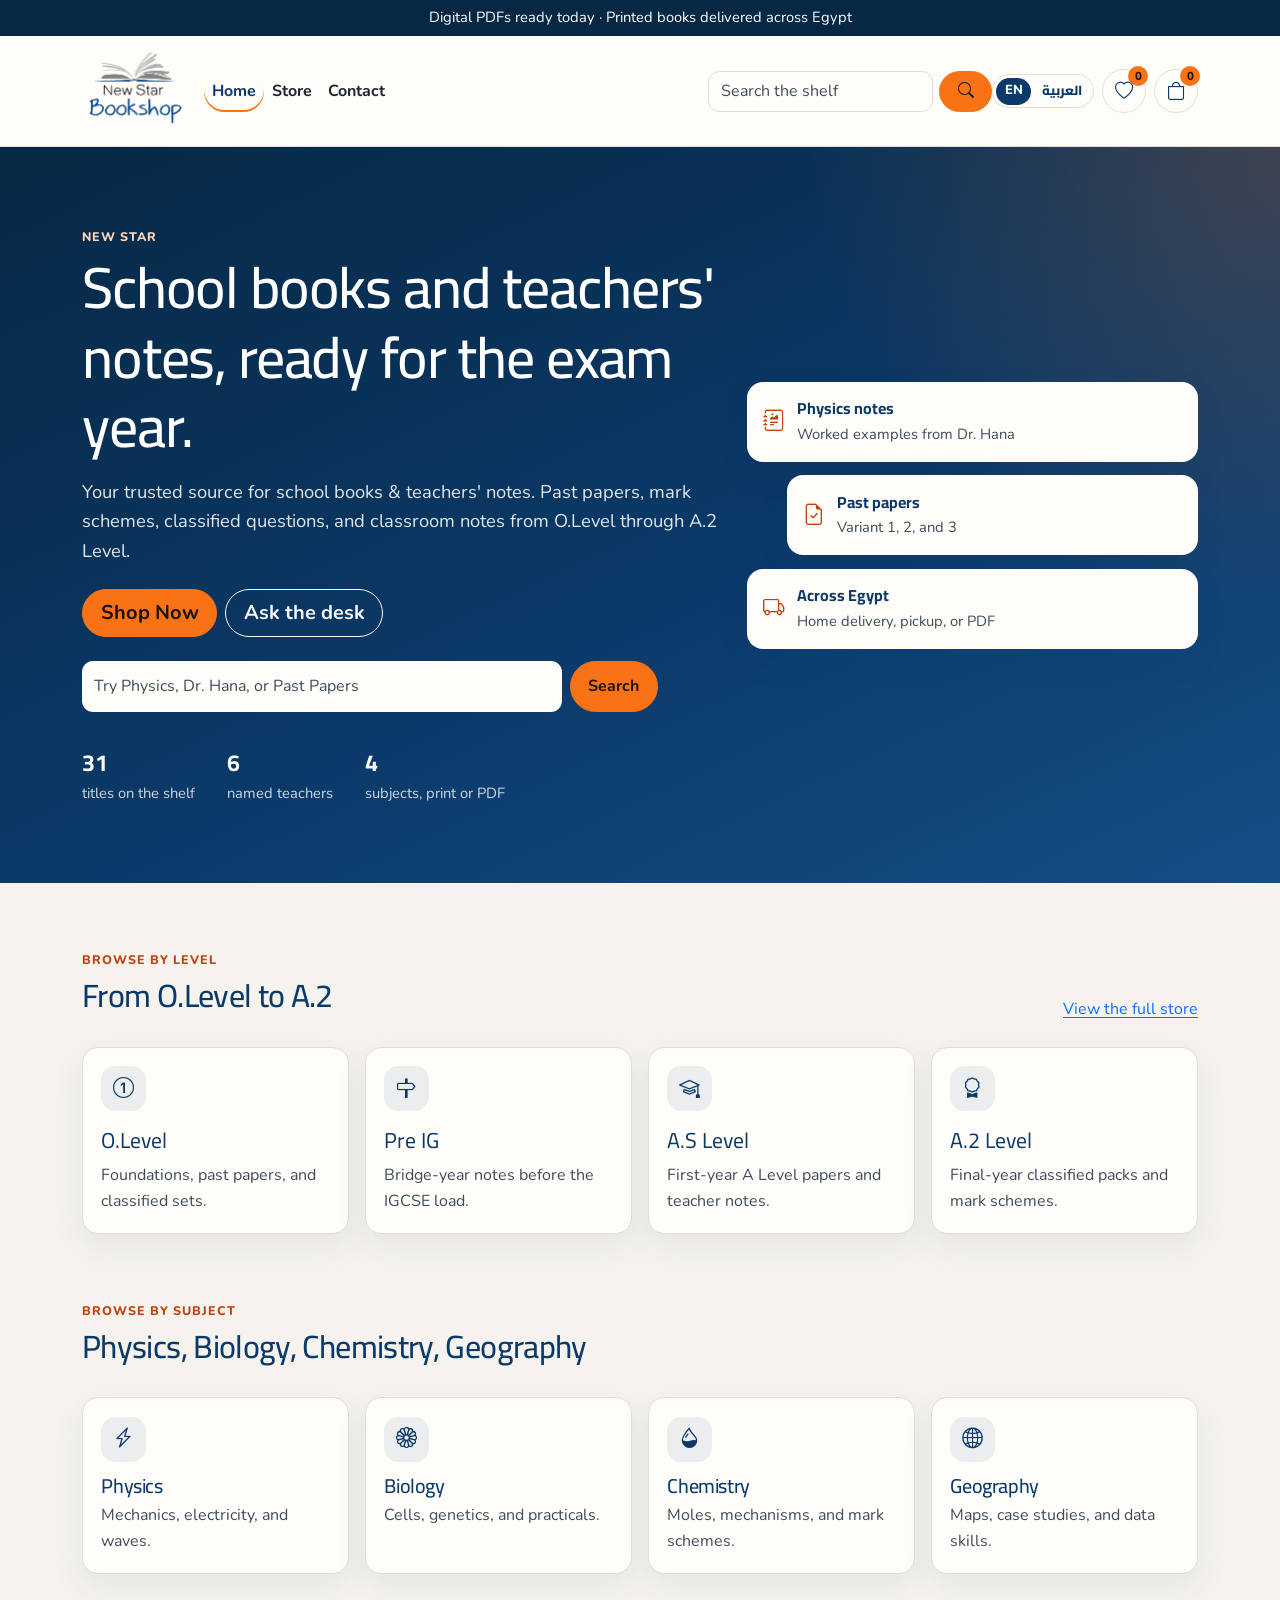
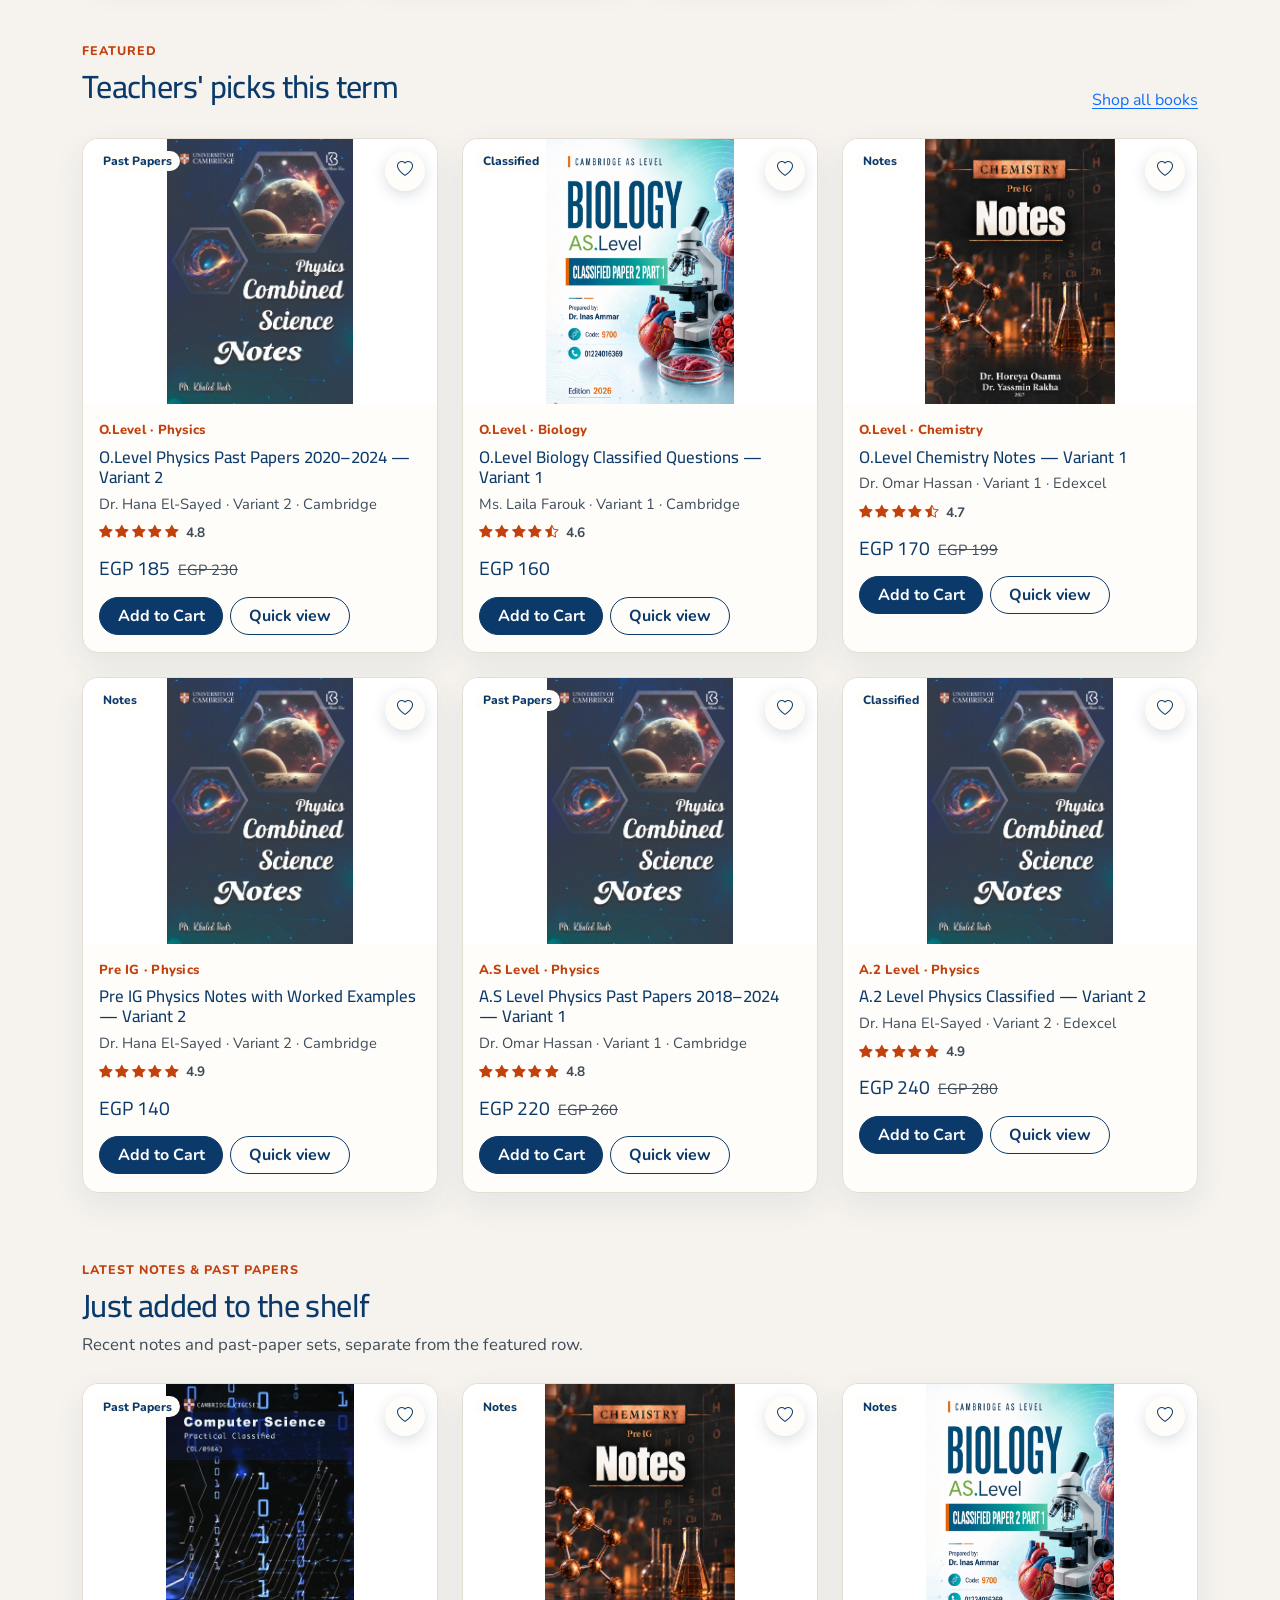
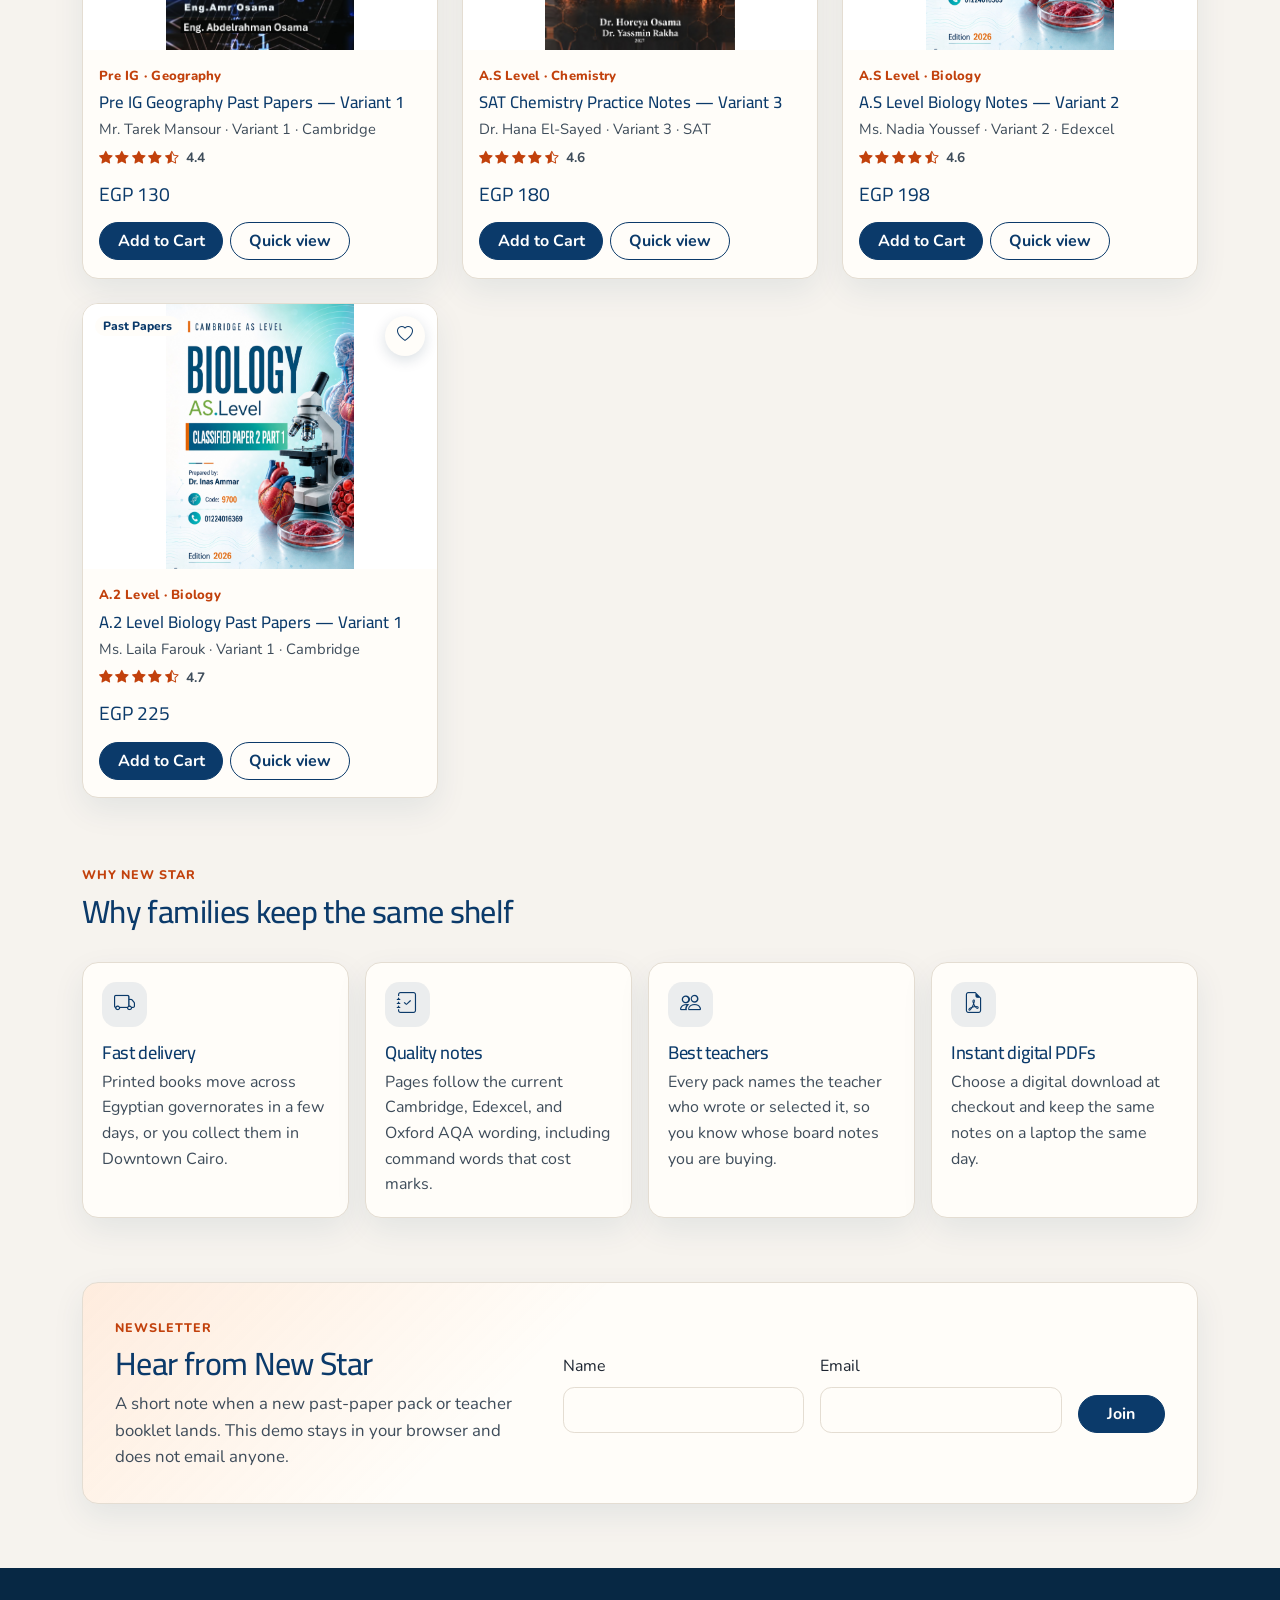
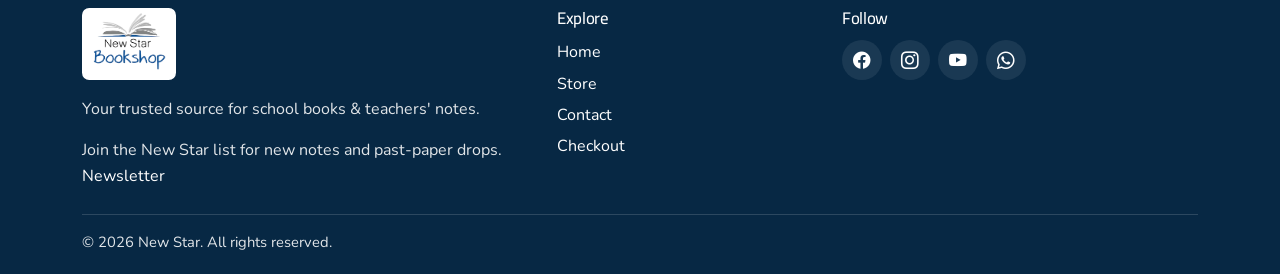
==== commit 8164dd3d: "Publish the bilingual storefront with the logo and book covers. Include the language files, images, " ====
--- a/index.html
+++ b/index.html
@@ -3,55 +3,82 @@
 <head>
   <meta charset="utf-8">
   <meta name="viewport" content="width=device-width, initial-scale=1">
-  <meta name="description" content="New Star is your trusted source for school books and teachers' notes — past papers, mark schemes, and classified questions in Egypt.">
+  <meta name="description" content="New Star is your trusted source for school books and teachers' notes — past papers, mark schemes, and classified questions in Egypt." data-i18n-attr="content:meta.homeDescription">
   <meta name="theme-color" content="#0B3A6A">
-  <title>New Star | Home</title>
+  <title data-i18n="meta.homeTitle">New Star | Home</title>
   <link rel="icon" href="favicon.svg" type="image/svg+xml">
+  <link rel="canonical" id="canonical-link" href="index.html">
+  <link rel="alternate" hreflang="en" id="hreflang-en" href="index.html?lang=en">
+  <link rel="alternate" hreflang="ar" id="hreflang-ar" href="index.html?lang=ar">
+  <link rel="alternate" hreflang="x-default" id="hreflang-default" href="index.html">
   <link rel="preconnect" href="https://fonts.googleapis.com">
   <link rel="preconnect" href="https://fonts.gstatic.com" crossorigin>
-  <link href="https://fonts.googleapis.com/css2?family=Cairo:wght@600;700&family=Nunito:wght@400;600;700&display=swap" rel="stylesheet">
-  <link href="https://cdn.jsdelivr.net/npm/bootstrap@5.3.3/dist/css/bootstrap.min.css" rel="stylesheet">
+  <link href="https://fonts.googleapis.com/css2?family=Cairo:wght@400;600;700&family=Nunito:wght@400;600;700&display=swap" rel="stylesheet">
+  <script>
+    /* Language and direction before first paint. Arabic stays hidden until strings load. */
+    (function () {
+      var KEY = "newstar_lang";
+      var params = new URLSearchParams(window.location.search);
+      var fromUrl = params.get("lang");
+      var stored = null;
+      try { stored = localStorage.getItem(KEY); } catch (e) {}
+      var lang = fromUrl === "ar" || fromUrl === "en" ? fromUrl : (stored === "ar" || stored === "en" ? stored : ((navigator.language || "").toLowerCase().indexOf("ar") === 0 ? "ar" : "en"));
+      var root = document.documentElement;
+      root.lang = lang;
+      root.dir = lang === "ar" ? "rtl" : "ltr";
+      if (lang === "ar") root.classList.add("i18n-pending");
+      window.__NS_LANG = lang;
+      var css = lang === "ar"
+        ? "https://cdn.jsdelivr.net/npm/bootstrap@5.3.3/dist/css/bootstrap.rtl.min.css"
+        : "https://cdn.jsdelivr.net/npm/bootstrap@5.3.3/dist/css/bootstrap.min.css";
+      document.write('<link id="bootstrap-css" rel="stylesheet" href="' + css + '">');
+      setTimeout(function () { root.classList.remove("i18n-pending"); }, 4000);
+    })();
+  </script>
   <link href="https://cdn.jsdelivr.net/npm/bootstrap-icons@1.11.3/font/bootstrap-icons.min.css" rel="stylesheet">
   <link href="css/style.css" rel="stylesheet">
 </head>
 <body>
   <div class="page-shell">
-    <a class="skip-link" href="#main">Skip to content</a>
+    <a class="skip-link" href="#main" data-i18n="a11y.skip">Skip to content</a>
     <header class="site-header">
       <div class="announce-bar">
         <div class="container">
-          <p>Digital PDFs ready today · Printed books delivered across Egypt</p>
+          <p data-i18n="announce">Digital PDFs ready today · Printed books delivered across Egypt</p>
         </div>
       </div>
-      <nav class="navbar navbar-expand-lg sticky-top" aria-label="Primary">
+      <nav class="navbar navbar-expand-lg sticky-top" data-i18n-attr="aria-label:a11y.primaryNav">
         <div class="container">
           <a class="navbar-brand" href="index.html">
-            <i class="bi bi-star-fill brand-star" aria-hidden="true"></i>
-            <span>New Star</span>
+            <img class="brand-logo" src="images/logo.png" alt="New Star" data-i18n-attr="alt:brand.name" width="425" height="338">
           </a>
           <div class="nav-actions d-flex align-items-center gap-2 ms-auto ms-lg-0 order-lg-last">
-            <button type="button" class="icon-btn" data-bs-toggle="offcanvas" data-bs-target="#wishlistOffcanvas" aria-controls="wishlistOffcanvas" aria-label="Open wishlist">
+            <div class="lang-switch" role="group" data-i18n-attr="aria-label:a11y.language">
+              <button type="button" class="lang-switch__btn" data-set-lang="en" lang="en" hreflang="en" data-i18n-attr="aria-label:a11y.switchToEnglish" aria-pressed="true">EN</button>
+              <button type="button" class="lang-switch__btn" data-set-lang="ar" lang="ar" hreflang="ar" data-i18n-attr="aria-label:a11y.switchToArabic" aria-pressed="false">العربية</button>
+            </div>
+            <button type="button" class="icon-btn" data-bs-toggle="offcanvas" data-bs-target="#wishlistOffcanvas" aria-controls="wishlistOffcanvas" data-i18n-attr="aria-label:a11y.openWishlist">
               <i class="bi bi-heart" aria-hidden="true"></i>
               <span class="count-badge" id="wishlist-count">0</span>
             </button>
-            <a class="icon-btn" href="checkout.html" aria-label="Open cart">
+            <a class="icon-btn" href="checkout.html" data-i18n-attr="aria-label:a11y.openCart">
               <i class="bi bi-bag" aria-hidden="true"></i>
               <span class="count-badge" id="cart-count">0</span>
             </a>
-            <button class="navbar-toggler" type="button" data-bs-toggle="collapse" data-bs-target="#mainNav" aria-controls="mainNav" aria-expanded="false" aria-label="Toggle navigation">
+            <button class="navbar-toggler" type="button" data-bs-toggle="collapse" data-bs-target="#mainNav" aria-controls="mainNav" aria-expanded="false" data-i18n-attr="aria-label:a11y.toggleNav">
               <span class="navbar-toggler-icon"></span>
             </button>
           </div>
           <div class="collapse navbar-collapse" id="mainNav">
             <ul class="navbar-nav me-auto mb-2 mb-lg-0">
-              <li class="nav-item"><a class="nav-link active" aria-current="page" href="index.html">Home</a></li>
-              <li class="nav-item"><a class="nav-link" href="store.html">Store</a></li>
-              <li class="nav-item"><a class="nav-link" href="contact.html">Contact</a></li>
+              <li class="nav-item"><a class="nav-link active" aria-current="page" href="index.html" data-i18n="nav.home">Home</a></li>
+              <li class="nav-item"><a class="nav-link" href="store.html" data-i18n="nav.store">Store</a></li>
+              <li class="nav-item"><a class="nav-link" href="contact.html" data-i18n="nav.contact">Contact</a></li>
             </ul>
             <form class="nav-search d-flex" action="search.html" method="get" role="search">
-              <label class="visually-hidden" for="nav-q">Search the catalog</label>
-              <input class="form-control" id="nav-q" type="search" name="q" placeholder="Search the shelf" autocomplete="off">
-              <button class="btn btn-accent" type="submit" aria-label="Search"><i class="bi bi-search" aria-hidden="true"></i></button>
+              <label class="visually-hidden" for="nav-q" data-i18n="search.catalogLabel">Search the catalog</label>
+              <input class="form-control" id="nav-q" type="search" name="q" placeholder="Search the shelf" data-i18n-attr="placeholder:search.shelfPlaceholder" autocomplete="off">
+              <button class="btn btn-accent" type="submit" data-i18n-attr="aria-label:actions.search"><i class="bi bi-search" aria-hidden="true"></i></button>
             </form>
           </div>
         </div>
@@ -63,37 +90,37 @@
         <div class="container">
           <div class="row g-4 align-items-center">
             <div class="col-lg-7">
-              <p class="kicker">New Star</p>
-              <h1 class="display-title">School books and teachers' notes, ready for the exam year.</h1>
-              <p class="lede">Your trusted source for school books &amp; teachers' notes. Past papers, mark schemes, classified questions, and classroom notes from O.Level through A.2 Level.</p>
+              <p class="kicker" data-i18n="home.kicker">New Star</p>
+              <h1 class="display-title" data-i18n="home.title">School books and teachers' notes, ready for the exam year.</h1>
+              <p class="lede" data-i18n="home.lede">Your trusted source for school books &amp; teachers' notes. Past papers, mark schemes, classified questions, and classroom notes from O.Level through A.2 Level.</p>
               <div class="d-flex flex-wrap gap-2 mt-4">
-                <a class="btn btn-accent btn-lg" href="store.html">Shop Now</a>
-                <a class="btn btn-outline-light btn-lg" href="contact.html">Ask the desk</a>
+                <a class="btn btn-accent btn-lg" href="store.html" data-i18n="home.shopNow">Shop Now</a>
+                <a class="btn btn-outline-light btn-lg" href="contact.html" data-i18n="home.askDesk">Ask the desk</a>
               </div>
               <form class="hero-search" action="search.html" method="get" role="search">
-                <label class="visually-hidden" for="hero-q">Search books and notes</label>
-                <input class="form-control" id="hero-q" type="search" name="q" placeholder="Try Physics, Dr. Hana, or Past Papers" autocomplete="off">
-                <button class="btn btn-accent" type="submit">Search</button>
+                <label class="visually-hidden" for="hero-q" data-i18n="home.heroSearchLabel">Search books and notes</label>
+                <input class="form-control" id="hero-q" type="search" name="q" placeholder="Try Physics, Dr. Hana, or Past Papers" data-i18n-attr="placeholder:home.heroPlaceholder" autocomplete="off">
+                <button class="btn btn-accent" type="submit" data-i18n="actions.search">Search</button>
               </form>
               <div class="stat-row">
-                <div><strong id="stat-titles">31</strong><span>titles on the shelf</span></div>
-                <div><strong id="stat-teachers">6</strong><span>named teachers</span></div>
-                <div><strong>4</strong><span>subjects, print or PDF</span></div>
+                <div><strong id="stat-titles">31</strong><span data-i18n="home.statTitles">titles on the shelf</span></div>
+                <div><strong id="stat-teachers">6</strong><span data-i18n="home.statTeachers">named teachers</span></div>
+                <div><strong>4</strong><span data-i18n="home.statSubjects">subjects, print or PDF</span></div>
               </div>
             </div>
             <div class="col-lg-5">
               <div class="hero-panel" aria-hidden="true">
                 <div class="hero-sheet">
                   <i class="bi bi-journal-richtext"></i>
-                  <div><strong>Physics notes</strong><span>Worked examples from Dr. Hana</span></div>
+                  <div><strong data-i18n="home.heroPhysics">Physics notes</strong><span data-i18n="home.heroPhysicsMeta">Worked examples from Dr. Hana</span></div>
                 </div>
                 <div class="hero-sheet hero-sheet-shift">
                   <i class="bi bi-file-earmark-check"></i>
-                  <div><strong>Past papers</strong><span>Variant 1, 2, and 3</span></div>
+                  <div><strong data-i18n="home.heroPapers">Past papers</strong><span data-i18n="home.heroPapersMeta">Variant 1, 2, and 3</span></div>
                 </div>
                 <div class="hero-sheet">
                   <i class="bi bi-truck"></i>
-                  <div><strong>Across Egypt</strong><span>Home delivery, pickup, or PDF</span></div>
+                  <div><strong data-i18n="home.heroEgypt">Across Egypt</strong><span data-i18n="home.heroEgyptMeta">Home delivery, pickup, or PDF</span></div>
                 </div>
               </div>
             </div>
@@ -105,38 +132,38 @@
         <div class="container">
           <div class="section-head">
             <div>
-              <p class="kicker">Browse by level</p>
-              <h2 id="levels-heading">From O.Level to A.2</h2>
-            </div>
-            <a href="store.html">View the full store</a>
+              <p class="kicker" data-i18n="home.levelsKicker">Browse by level</p>
+              <h2 id="levels-heading" data-i18n="home.levelsTitle">From O.Level to A.2</h2>
+            </div>
+            <a href="store.html" data-i18n="home.viewStore">View the full store</a>
           </div>
           <div class="row g-3">
             <div class="col-6 col-lg-3">
               <a class="browse-card" href="store.html?level=O.Level">
                 <span class="icon-blob"><i class="bi bi-1-circle" aria-hidden="true"></i></span>
-                <span class="level-mark">O.Level</span>
-                <p>Foundations, past papers, and classified sets.</p>
+                <span class="level-mark" data-i18n-catalog="level|O.Level">O.Level</span>
+                <p data-i18n="home.levelO">Foundations, past papers, and classified sets.</p>
               </a>
             </div>
             <div class="col-6 col-lg-3">
               <a class="browse-card" href="store.html?level=Pre%20IG">
                 <span class="icon-blob"><i class="bi bi-signpost" aria-hidden="true"></i></span>
-                <span class="level-mark">Pre IG</span>
-                <p>Bridge-year notes before the IGCSE load.</p>
+                <span class="level-mark" data-i18n-catalog="level|Pre IG">Pre IG</span>
+                <p data-i18n="home.levelPre">Bridge-year notes before the IGCSE load.</p>
               </a>
             </div>
             <div class="col-6 col-lg-3">
               <a class="browse-card" href="store.html?level=A.S%20Level">
                 <span class="icon-blob"><i class="bi bi-mortarboard" aria-hidden="true"></i></span>
-                <span class="level-mark">A.S Level</span>
-                <p>First-year A Level papers and teacher notes.</p>
+                <span class="level-mark" data-i18n-catalog="level|A.S Level">A.S Level</span>
+                <p data-i18n="home.levelAS">First-year A Level papers and teacher notes.</p>
               </a>
             </div>
             <div class="col-6 col-lg-3">
               <a class="browse-card" href="store.html?level=A.2%20Level">
                 <span class="icon-blob"><i class="bi bi-award" aria-hidden="true"></i></span>
-                <span class="level-mark">A.2 Level</span>
-                <p>Final-year classified packs and mark schemes.</p>
+                <span class="level-mark" data-i18n-catalog="level|A.2 Level">A.2 Level</span>
+                <p data-i18n="home.levelA2">Final-year classified packs and mark schemes.</p>
               </a>
             </div>
           </div>
@@ -147,37 +174,37 @@
         <div class="container">
           <div class="section-head">
             <div>
-              <p class="kicker">Browse by subject</p>
-              <h2 id="subjects-heading">Physics, Biology, Chemistry, Geography</h2>
+              <p class="kicker" data-i18n="home.subjectsKicker">Browse by subject</p>
+              <h2 id="subjects-heading" data-i18n="home.subjectsTitle">Physics, Biology, Chemistry, Geography</h2>
             </div>
           </div>
           <div class="row g-3">
             <div class="col-6 col-lg-3">
               <a class="subject-card" href="store.html?subject=Physics">
                 <span class="icon-blob"><i class="bi bi-lightning-charge" aria-hidden="true"></i></span>
-                <h3 class="h5 mb-0">Physics</h3>
-                <p>Mechanics, electricity, and waves.</p>
+                <h3 class="h5 mb-0" data-i18n-catalog="subject|Physics">Physics</h3>
+                <p data-i18n="home.physicsBlurb">Mechanics, electricity, and waves.</p>
               </a>
             </div>
             <div class="col-6 col-lg-3">
               <a class="subject-card" href="store.html?subject=Biology">
                 <span class="icon-blob"><i class="bi bi-flower1" aria-hidden="true"></i></span>
-                <h3 class="h5 mb-0">Biology</h3>
-                <p>Cells, genetics, and practicals.</p>
+                <h3 class="h5 mb-0" data-i18n-catalog="subject|Biology">Biology</h3>
+                <p data-i18n="home.biologyBlurb">Cells, genetics, and practicals.</p>
               </a>
             </div>
             <div class="col-6 col-lg-3">
               <a class="subject-card" href="store.html?subject=Chemistry">
                 <span class="icon-blob"><i class="bi bi-droplet-half" aria-hidden="true"></i></span>
-                <h3 class="h5 mb-0">Chemistry</h3>
-                <p>Moles, mechanisms, and mark schemes.</p>
+                <h3 class="h5 mb-0" data-i18n-catalog="subject|Chemistry">Chemistry</h3>
+                <p data-i18n="home.chemistryBlurb">Moles, mechanisms, and mark schemes.</p>
               </a>
             </div>
             <div class="col-6 col-lg-3">
               <a class="subject-card" href="store.html?subject=Geography">
                 <span class="icon-blob"><i class="bi bi-globe2" aria-hidden="true"></i></span>
-                <h3 class="h5 mb-0">Geography</h3>
-                <p>Maps, case studies, and data skills.</p>
+                <h3 class="h5 mb-0" data-i18n-catalog="subject|Geography">Geography</h3>
+                <p data-i18n="home.geographyBlurb">Maps, case studies, and data skills.</p>
               </a>
             </div>
           </div>
@@ -188,10 +215,10 @@
         <div class="container">
           <div class="section-head">
             <div>
-              <p class="kicker">Featured</p>
-              <h2 id="featured-heading">Teachers' picks this term</h2>
-            </div>
-            <a href="store.html">Shop all books</a>
+              <p class="kicker" data-i18n="home.featuredKicker">Featured</p>
+              <h2 id="featured-heading" data-i18n="home.featuredTitle">Teachers' picks this term</h2>
+            </div>
+            <a href="store.html" data-i18n="home.shopAll">Shop all books</a>
           </div>
           <div class="row g-4" id="featured-grid"></div>
         </div>
@@ -201,9 +228,9 @@
         <div class="container">
           <div class="section-head">
             <div>
-              <p class="kicker">Latest notes &amp; past papers</p>
-              <h2 id="latest-heading">Just added to the shelf</h2>
-              <p class="lede">Recent notes and past-paper sets, separate from the featured row.</p>
+              <p class="kicker" data-i18n="home.latestKicker">Latest notes &amp; past papers</p>
+              <h2 id="latest-heading" data-i18n="home.latestTitle">Just added to the shelf</h2>
+              <p class="lede" data-i18n="home.latestLede">Recent notes and past-paper sets, separate from the featured row.</p>
             </div>
           </div>
           <div class="row g-4" id="latest-grid"></div>
@@ -214,37 +241,37 @@
         <div class="container">
           <div class="section-head">
             <div>
-              <p class="kicker">Why New Star</p>
-              <h2 id="why-heading">Why families keep the same shelf</h2>
+              <p class="kicker" data-i18n="home.whyKicker">Why New Star</p>
+              <h2 id="why-heading" data-i18n="home.whyTitle">Why families keep the same shelf</h2>
             </div>
           </div>
           <div class="row g-3">
             <div class="col-12 col-md-6 col-lg-3">
               <article class="why-card">
                 <span class="icon-blob"><i class="bi bi-truck" aria-hidden="true"></i></span>
-                <h3>Fast delivery</h3>
-                <p>Printed books move across Egyptian governorates in a few days, or you collect them in Downtown Cairo.</p>
+                <h3 data-i18n="home.whyDeliveryTitle">Fast delivery</h3>
+                <p data-i18n="home.whyDelivery">Printed books move across Egyptian governorates in a few days, or you collect them in Downtown Cairo.</p>
               </article>
             </div>
             <div class="col-12 col-md-6 col-lg-3">
               <article class="why-card">
                 <span class="icon-blob"><i class="bi bi-journal-check" aria-hidden="true"></i></span>
-                <h3>Quality notes</h3>
-                <p>Pages follow the current Cambridge, Edexcel, and Oxford AQA wording, including command words that cost marks.</p>
+                <h3 data-i18n="home.whyQualityTitle">Quality notes</h3>
+                <p data-i18n="home.whyQuality">Pages follow the current Cambridge, Edexcel, and Oxford AQA wording, including command words that cost marks.</p>
               </article>
             </div>
             <div class="col-12 col-md-6 col-lg-3">
               <article class="why-card">
                 <span class="icon-blob"><i class="bi bi-people" aria-hidden="true"></i></span>
-                <h3>Best teachers</h3>
-                <p>Every pack names the teacher who wrote or selected it, so you know whose board notes you are buying.</p>
+                <h3 data-i18n="home.whyTeachersTitle">Best teachers</h3>
+                <p data-i18n="home.whyTeachers">Every pack names the teacher who wrote or selected it, so you know whose board notes you are buying.</p>
               </article>
             </div>
             <div class="col-12 col-md-6 col-lg-3">
               <article class="why-card">
                 <span class="icon-blob"><i class="bi bi-file-earmark-pdf" aria-hidden="true"></i></span>
-                <h3>Instant digital PDFs</h3>
-                <p>Choose a digital download at checkout and keep the same notes on a laptop the same day.</p>
+                <h3 data-i18n="home.whyPdfTitle">Instant digital PDFs</h3>
+                <p data-i18n="home.whyPdf">Choose a digital download at checkout and keep the same notes on a laptop the same day.</p>
               </article>
             </div>
           </div>
@@ -256,25 +283,25 @@
           <div class="newsletter-card">
             <div class="row g-4 align-items-center">
               <div class="col-lg-5">
-                <p class="kicker">Newsletter</p>
-                <h2 id="news-heading">Hear from New Star</h2>
-                <p class="lede">A short note when a new past-paper pack or teacher booklet lands. This demo stays in your browser and does not email anyone.</p>
+                <p class="kicker" data-i18n="home.newsKicker">Newsletter</p>
+                <h2 id="news-heading" data-i18n="home.newsTitle">Hear from New Star</h2>
+                <p class="lede" data-i18n="home.newsLede">A short note when a new past-paper pack or teacher booklet lands. This demo stays in your browser and does not email anyone.</p>
               </div>
               <div class="col-lg-7">
                 <form id="newsletter-form" novalidate>
                   <div class="row g-3">
                     <div class="col-md-5">
-                      <label class="form-label" for="newsletter-name">Name</label>
+                      <label class="form-label" for="newsletter-name" data-i18n="home.name">Name</label>
                       <input class="form-control" id="newsletter-name" name="name" type="text" autocomplete="name" required>
                       <div class="invalid-feedback" id="newsletter-name-error"></div>
                     </div>
                     <div class="col-md-5">
-                      <label class="form-label" for="newsletter-email">Email</label>
+                      <label class="form-label" for="newsletter-email" data-i18n="home.email">Email</label>
                       <input class="form-control" id="newsletter-email" name="email" type="email" autocomplete="email" required>
                       <div class="invalid-feedback" id="newsletter-email-error"></div>
                     </div>
                     <div class="col-md-2 d-flex align-items-end">
-                      <button class="btn btn-primary w-100" type="submit">Join</button>
+                      <button class="btn btn-primary w-100" type="submit" data-i18n="home.join">Join</button>
                     </div>
                   </div>
                 </form>
@@ -290,43 +317,42 @@
         <div class="row g-4">
           <div class="col-lg-5">
             <a class="footer-brand" href="index.html">
-              <i class="bi bi-star-fill brand-star" aria-hidden="true"></i>
-              <span>New Star</span>
+              <img class="brand-logo" src="images/logo.png" alt="New Star" data-i18n-attr="alt:brand.name" width="425" height="338">
             </a>
-            <p class="mt-2">Your trusted source for school books &amp; teachers' notes.</p>
-            <p class="mt-3">Join the New Star list for new notes and past-paper drops. <a href="index.html#newsletter">Newsletter</a></p>
+            <p class="mt-2" data-i18n="footer.tagline">Your trusted source for school books &amp; teachers' notes.</p>
+            <p class="mt-3" data-i18n-html="footer.newsletter">Join the New Star list for new notes and past-paper drops. <a href="index.html#newsletter">Newsletter</a></p>
           </div>
           <div class="col-6 col-lg-3">
-            <h2>Explore</h2>
+            <h2 data-i18n="footer.explore">Explore</h2>
             <ul class="footer-links">
-              <li><a href="index.html">Home</a></li>
-              <li><a href="store.html">Store</a></li>
-              <li><a href="contact.html">Contact</a></li>
-              <li><a href="checkout.html">Checkout</a></li>
+              <li><a href="index.html" data-i18n="nav.home">Home</a></li>
+              <li><a href="store.html" data-i18n="nav.store">Store</a></li>
+              <li><a href="contact.html" data-i18n="nav.contact">Contact</a></li>
+              <li><a href="checkout.html" data-i18n="nav.checkout">Checkout</a></li>
             </ul>
           </div>
           <div class="col-6 col-lg-4">
-            <h2>Follow</h2>
+            <h2 data-i18n="footer.follow">Follow</h2>
             <div class="social-row">
-              <a href="https://facebook.com" aria-label="New Star on Facebook" target="_blank" rel="noopener noreferrer"><i class="bi bi-facebook" aria-hidden="true"></i></a>
-              <a href="https://instagram.com" aria-label="New Star on Instagram" target="_blank" rel="noopener noreferrer"><i class="bi bi-instagram" aria-hidden="true"></i></a>
-              <a href="https://youtube.com" aria-label="New Star on YouTube" target="_blank" rel="noopener noreferrer"><i class="bi bi-youtube" aria-hidden="true"></i></a>
-              <a href="https://wa.me/201005550192" aria-label="New Star on WhatsApp" target="_blank" rel="noopener noreferrer"><i class="bi bi-whatsapp" aria-hidden="true"></i></a>
-            </div>
-          </div>
-        </div>
-        <p class="copyright">© 2026 New Star. All rights reserved.</p>
+              <a href="https://facebook.com" data-i18n-attr="aria-label:social.facebook" target="_blank" rel="noopener noreferrer"><i class="bi bi-facebook" aria-hidden="true"></i></a>
+              <a href="https://instagram.com" data-i18n-attr="aria-label:social.instagram" target="_blank" rel="noopener noreferrer"><i class="bi bi-instagram" aria-hidden="true"></i></a>
+              <a href="https://youtube.com" data-i18n-attr="aria-label:social.youtube" target="_blank" rel="noopener noreferrer"><i class="bi bi-youtube" aria-hidden="true"></i></a>
+              <a href="https://wa.me/201005550192" data-i18n-attr="aria-label:social.whatsapp" target="_blank" rel="noopener noreferrer"><i class="bi bi-whatsapp" aria-hidden="true"></i></a>
+            </div>
+          </div>
+        </div>
+        <p class="copyright" data-i18n="footer.copyright">© 2026 New Star. All rights reserved.</p>
       </div>
     </footer>
   </div>
 
   <div class="offcanvas offcanvas-end" tabindex="-1" id="wishlistOffcanvas" aria-labelledby="wishlistOffcanvasLabel">
     <div class="offcanvas-header">
-      <h2 class="offcanvas-title h5" id="wishlistOffcanvasLabel">Wishlist</h2>
-      <button type="button" class="btn-close" data-bs-dismiss="offcanvas" aria-label="Close wishlist"></button>
+      <h2 class="offcanvas-title h5" id="wishlistOffcanvasLabel" data-i18n="wishlist.title">Wishlist</h2>
+      <button type="button" class="btn-close" data-bs-dismiss="offcanvas" data-i18n-attr="aria-label:a11y.closeWishlist"></button>
     </div>
     <div class="offcanvas-body">
-      <p id="wishlist-empty">Your wishlist is empty. Tap the heart on any New Star book to save it.</p>
+      <p id="wishlist-empty" data-i18n="wishlist.empty">Your wishlist is empty. Tap the heart on any New Star book to save it.</p>
       <div id="wishlist-list" aria-live="polite"></div>
     </div>
   </div>
@@ -335,8 +361,8 @@
     <div class="modal-dialog modal-dialog-centered modal-lg">
       <div class="modal-content">
         <div class="modal-header">
-          <h2 class="modal-title h5" id="quick-view-title">Book</h2>
-          <button type="button" class="btn-close" data-bs-dismiss="modal" aria-label="Close quick view"></button>
+          <h2 class="modal-title h5" id="quick-view-title" data-i18n="wishlist.book">Book</h2>
+          <button type="button" class="btn-close" data-bs-dismiss="modal" data-i18n-attr="aria-label:a11y.closeQuickView"></button>
         </div>
         <div class="modal-body">
           <div class="quick-view-layout">
@@ -351,9 +377,9 @@
                 <span class="old-price" id="quick-view-old" hidden></span>
               </div>
               <div class="d-flex flex-wrap gap-2 mt-2">
-                <button type="button" class="btn btn-primary js-add-cart" id="quick-view-cart">Add to Cart</button>
-                <button type="button" class="btn btn-outline-primary js-wishlist" id="quick-view-wish" aria-pressed="false" aria-label="Add to wishlist">
-                  <i class="bi bi-heart" aria-hidden="true"></i> Wishlist
+                <button type="button" class="btn btn-primary js-add-cart" id="quick-view-cart" data-i18n="actions.addToCart">Add to Cart</button>
+                <button type="button" class="btn btn-outline-primary js-wishlist" id="quick-view-wish" aria-pressed="false" data-i18n-attr="aria-label:a11y.addToWishlist">
+                  <i class="bi bi-heart" aria-hidden="true"></i> <span data-i18n="actions.wishlist">Wishlist</span>
                 </button>
               </div>
             </div>
@@ -367,8 +393,8 @@
     <div id="site-toast" class="toast" role="status" aria-live="polite" aria-atomic="true">
       <div class="toast-header">
         <i class="bi bi-star-fill brand-star me-2" aria-hidden="true"></i>
-        <strong class="me-auto">New Star</strong>
-        <button type="button" class="btn-close" data-bs-dismiss="toast" aria-label="Close notification"></button>
+        <strong class="me-auto" data-i18n="brand.name">New Star</strong>
+        <button type="button" class="btn-close" data-bs-dismiss="toast" data-i18n-attr="aria-label:a11y.closeNotification"></button>
       </div>
       <div class="toast-body" id="site-toast-body"></div>
     </div>
@@ -380,6 +406,9 @@
 
   <script src="https://code.jquery.com/jquery-3.7.1.min.js"></script>
   <script src="https://cdn.jsdelivr.net/npm/bootstrap@5.3.3/dist/js/bootstrap.bundle.min.js"></script>
+  <script src="i18n/en.js"></script>
+  <script src="i18n/ar.js"></script>
+  <script src="js/i18n.js"></script>
   <script src="js/products.js"></script>
   <script src="js/main.js"></script>
 </body>
--- a/css/style.css
+++ b/css/style.css
@@ -225,6 +225,12 @@
   color: var(--ns-navy);
 }
 
+.brand-logo {
+  display: block;
+  height: 84px;
+  width: auto;
+}
+
 .navbar-brand:hover,
 .navbar-brand:focus {
   color: var(--ns-navy-deep);
@@ -518,14 +524,16 @@
 .product-card__media img {
   width: 100%;
   height: 100%;
-  object-fit: cover;
+  object-fit: contain;
+  background: #fff;
 }
 
 .quick-view-img {
   width: 100%;
   height: auto;
   aspect-ratio: 4 / 3;
-  object-fit: cover;
+  object-fit: contain;
+  background: #fff;
   border-radius: var(--ns-radius-sm);
   background: var(--ns-navy);
 }
@@ -717,7 +725,8 @@
   display: inline-flex;
   align-items: center;
   gap: 0.35rem;
-  padding: 0.25rem 0.35rem 0.25rem 0.7rem;
+  padding-block: 0.25rem;
+  padding-inline: 0.7rem 0.35rem;
   background: rgba(11, 58, 106, 0.08);
   color: var(--ns-navy);
   border-radius: 999px;
@@ -969,13 +978,21 @@
 .cart-thumb {
   width: 64px;
   height: 48px;
-  object-fit: cover;
+  object-fit: contain;
+  background: #fff;
   border-radius: 0.45rem;
   background: var(--ns-navy);
   flex-shrink: 0;
 }
 
-@media (max-width: 767.98px) {
+/* The summary column is narrower than a 5-column table even on a desktop
+   window, so stack rows whenever the cart itself is tight. */
+.summary-card .table-responsive {
+  container-type: inline-size;
+  container-name: cart;
+}
+
+@container cart (max-width: 48rem) {
   .cart-table thead {
     display: none;
   }
@@ -1012,6 +1029,48 @@
   }
 }
 
+.money {
+  unicode-bidi: isolate;
+  white-space: nowrap;
+}
+
+@media (max-width: 767.98px) {
+  .cart-table thead {
+    display: none;
+  }
+
+  .cart-table,
+  .cart-table tbody,
+  .cart-table tr,
+  .cart-table td {
+    display: block;
+    width: 100%;
+  }
+
+  .cart-table tr {
+    display: flex;
+    flex-wrap: wrap;
+    align-items: center;
+    gap: 0.45rem 0.75rem;
+    padding-block: 0.85rem;
+    border-block-end: 1px solid var(--ns-line);
+  }
+
+  .cart-table td {
+    width: auto;
+    border: 0;
+    padding: 0;
+  }
+
+  .cart-table td:first-child {
+    flex: 1 0 100%;
+  }
+
+  .cart-table td:nth-child(5) {
+    margin-inline-start: auto;
+  }
+}
+
 .totals-list {
   margin: 0;
 }
@@ -1048,9 +1107,9 @@
 .wish-row img {
   width: 72px;
   height: 54px;
-  object-fit: cover;
+  object-fit: contain;
   border-radius: 0.45rem;
-  background: var(--ns-navy);
+  background: #fff;
 }
 
 .wish-actions {
@@ -1100,6 +1159,13 @@
   font-family: "Cairo", sans-serif;
   font-size: 1.35rem;
   font-weight: 700;
+}
+
+.footer-brand .brand-logo {
+  height: 72px;
+  background: #fff;
+  border-radius: 0.45rem;
+  padding: 0.2rem 0.35rem;
 }
 
 .footer-links {
@@ -1190,6 +1256,138 @@
   }
 }
 
+/* Logo stays unmirrored in both directions. */
+.navbar-brand,
+.footer-brand {
+  direction: ltr;
+}
+
+.lang-switch {
+  display: inline-flex;
+  align-items: center;
+  gap: 0.1rem;
+  padding: 0.15rem;
+  border: 1px solid var(--ns-line);
+  border-radius: 999px;
+  background: var(--ns-paper);
+  flex-shrink: 0;
+}
+
+.lang-switch__btn {
+  border: 0;
+  background: transparent;
+  color: var(--ns-navy);
+  font-weight: 800;
+  font-size: 0.82rem;
+  line-height: 1.2;
+  border-radius: 999px;
+  padding: 0.35rem 0.55rem;
+  white-space: nowrap;
+}
+
+.lang-switch__btn[lang="en"] {
+  font-family: "Nunito", sans-serif;
+}
+
+.lang-switch__btn[lang="ar"] {
+  font-family: "Cairo", sans-serif;
+  letter-spacing: 0;
+}
+
+.lang-switch__btn.is-active,
+.lang-switch__btn[aria-pressed="true"] {
+  background: var(--ns-navy);
+  color: #fff;
+}
+
+.price,
+.old-price,
+.rating-value,
+.count-badge,
+.money {
+  direction: ltr;
+  unicode-bidi: isolate;
+}
+
+html.i18n-pending body {
+  visibility: hidden;
+}
+
+html[lang="ar"] {
+  --bs-body-font-family: "Cairo", "Nunito", sans-serif;
+}
+
+html[lang="ar"] body {
+  line-height: 1.85;
+  letter-spacing: 0;
+}
+
+html[lang="ar"] h1,
+html[lang="ar"] h2,
+html[lang="ar"] h3,
+html[lang="ar"] h4,
+html[lang="ar"] h5,
+html[lang="ar"] h6,
+html[lang="ar"] .navbar-brand,
+html[lang="ar"] .display-title,
+html[lang="ar"] .kicker,
+html[lang="ar"] .product-meta,
+html[lang="ar"] button,
+html[lang="ar"] input,
+html[lang="ar"] textarea,
+html[lang="ar"] select {
+  letter-spacing: 0;
+}
+
+html[lang="ar"] h1,
+html[lang="ar"] h2,
+html[lang="ar"] h3,
+html[lang="ar"] .display-title {
+  line-height: 1.45;
+}
+
+html[lang="ar"] .kicker {
+  text-transform: none;
+}
+
+html[lang="ar"] input[type="email"],
+html[lang="ar"] input[type="tel"],
+html[lang="ar"] input[type="url"],
+html[lang="ar"] input[inputmode="numeric"],
+html[lang="ar"] #promo-code {
+  direction: ltr;
+  text-align: left;
+}
+
+html[dir="rtl"] .hero {
+  background:
+    radial-gradient(circle at 0% 0%, rgba(249, 115, 22, 0.22), transparent 32%),
+    linear-gradient(205deg, var(--ns-navy-deep), var(--ns-navy) 58%, var(--ns-navy-mid));
+}
+
+html[dir="rtl"] .bi-star-half {
+  transform: scaleX(-1);
+}
+
+html[dir="rtl"] input[type="range"] {
+  direction: rtl;
+}
+
+@media (max-width: 575.98px) {
+  .site-header .navbar > .container {
+    flex-wrap: wrap;
+    row-gap: 0.35rem;
+  }
+
+  .navbar-brand {
+    font-size: 1.15rem;
+  }
+
+  .lang-switch__btn {
+    padding-inline: 0.4rem;
+  }
+}
+
 @media (prefers-reduced-motion: reduce) {
   html {
     scroll-behavior: auto;
